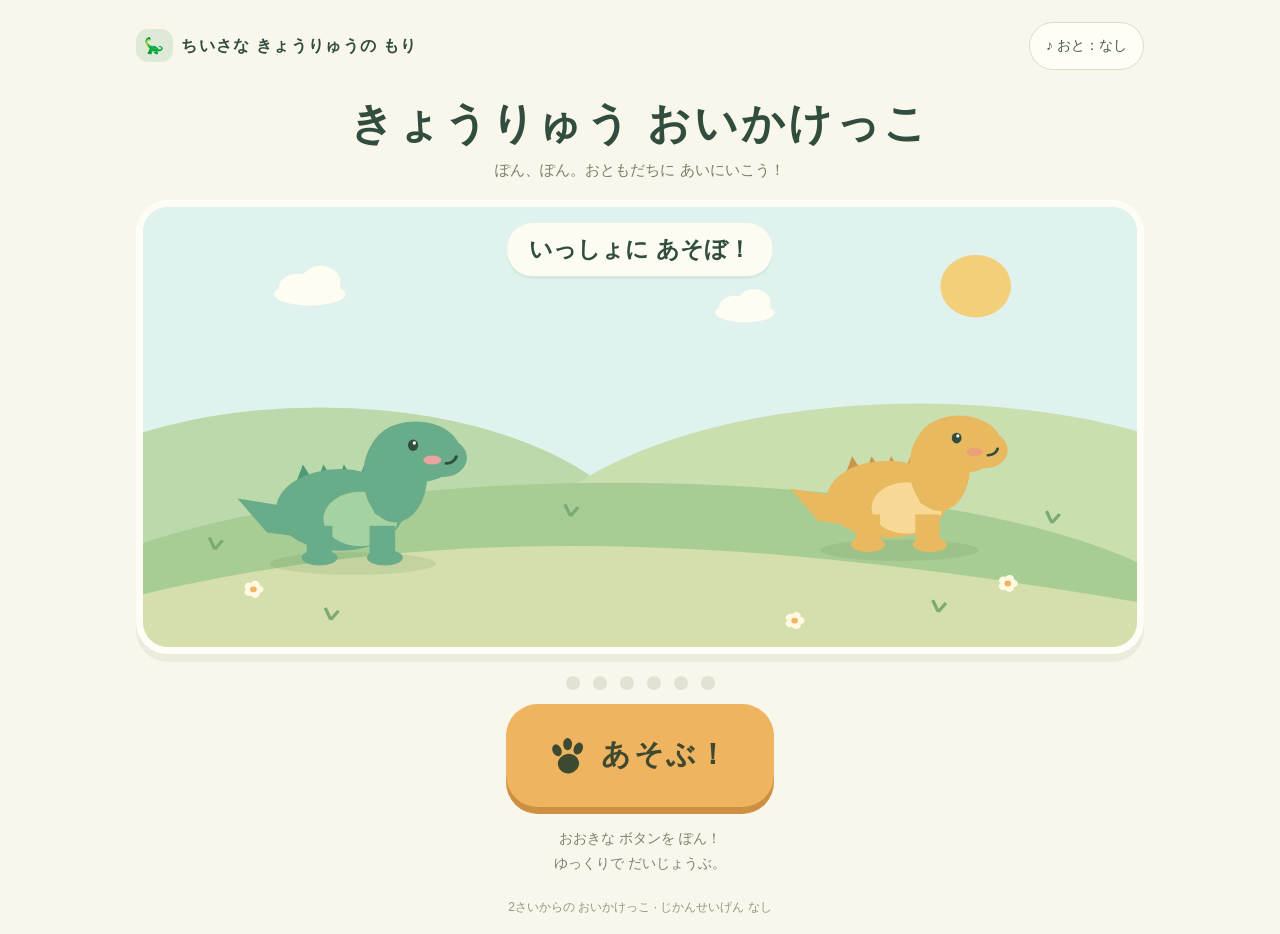
==== index.html @ e831de8a "Create toddler-friendly dinosaur chase game" ====
<!doctype html>
<html lang="ja">
<head>
<meta charset="utf-8">
<meta name="viewport" content="width=device-width,initial-scale=1,viewport-fit=cover">
<meta name="theme-color" content="#f9f6ec">
<meta name="description" content="大きなボタンをぽん！2歳から遊べる、やさしい恐竜の追いかけっこ。時間制限もゲームオーバーもありません。">
<title>きょうりゅう おいかけっこ</title>
<style>
*{box-sizing:border-box}[hidden]{display:none!important}body{margin:0;background:#f9f6ec;color:#304d3e;font-family:ui-rounded,'Hiragino Maru Gothic ProN','Yu Gothic',sans-serif}button{font:inherit;cursor:pointer;-webkit-tap-highlight-color:transparent;touch-action:manipulation}button:focus-visible{outline:4px solid #355fbb;outline-offset:5px}.app{max-width:1060px;margin:auto;padding:22px 26px 18px}header{display:flex;align-items:center;justify-content:space-between;gap:10px}.brand{font-size:16px;font-weight:800;letter-spacing:.08em}.brand span{background:#deead7;border-radius:12px;padding:8px;margin-right:8px}.sound{border:1px solid #d9dfcf;background:#fffdf6;border-radius:24px;padding:12px 16px;font-size:14px;color:#425d46;min-height:48px}h1{font-size:clamp(26px,5vw,43px);letter-spacing:.07em;text-align:center;margin:23px 0 8px;line-height:1.4}.intro{text-align:center;color:#76806a;margin:0 0 20px;font-size:15px}.world{position:relative;border:7px solid #fffdf6;border-radius:32px;overflow:hidden;background:#dff2ed;box-shadow:0 8px 0 #ececde}canvas{display:block;width:100%;aspect-ratio:1.9;max-height:440px}.status{position:absolute;left:50%;top:16px;transform:translateX(-50%);border-radius:25px;background:#fffdf3ef;padding:11px 22px;white-space:nowrap;font-weight:800;font-size:clamp(16px,3vw,23px);box-shadow:0 3px 0 #385b3910}.progress{display:flex;justify-content:center;gap:13px;margin:22px 0 14px}.dot{width:14px;height:14px;background:#e0e2d3;border-radius:50%;transition:background .2s,transform .2s}.dot.on{background:#eeab55;transform:scale(1.13)}.controls{text-align:center}.go{min-height:103px;min-width:260px;max-width:100%;padding:13px 44px;border:0;border-radius:32px;background:#efb45f;color:#3e4931;box-shadow:0 7px 0 #cd9041;font-size:29px;font-weight:900;letter-spacing:.08em;transition:transform .1s,box-shadow .1s}.go:active{transform:translateY(5px);box-shadow:0 2px 0 #cd9041}.go svg{width:37px;height:39px;vertical-align:middle;margin-right:14px}.hint{color:#7b826f;font-size:14px;line-height:1.8;margin:19px 0 0}footer{text-align:center;font-size:12px;color:#929884;margin-top:22px}.restart{display:block;margin:15px auto 0;background:none;border:0;color:#78836c;text-decoration:underline;padding:10px;font-size:13px}@media(max-width:600px){.app{padding:16px 12px}.brand{font-size:12px;letter-spacing:0}.sound{font-size:12px;padding:10px}h1{margin-top:23px}.intro{font-size:13px}canvas{aspect-ratio:1.15}.world{border-width:5px;border-radius:25px}.status{top:14px;padding:10px 15px}.go{width:85%;min-height:106px}.hint{font-size:12px}footer{margin-top:14px}}@media(prefers-reduced-motion:reduce){*{transition:none!important}}
</style>
</head>
<body>
<main class="app">
<header><div class="brand"><span>🦕</span>ちいさな きょうりゅうの もり</div><button class="sound" id="sound" aria-pressed="false">♪ おと：なし</button></header>
<h1>きょうりゅう おいかけっこ</h1><p class="intro">ぽん、ぽん。おともだちに あいにいこう！</p>
<section class="world" aria-label="緑の恐竜が黄色い恐竜を追いかける草原"><canvas id="scene" aria-label="にこにこした恐竜のおともだち"></canvas><div class="status" id="status" role="status" aria-live="polite">いっしょに あそぼ！</div></section>
<div class="progress" aria-label="6歩でお友だちに追いつきます" id="progress"></div>
<div class="controls"><button class="go" id="go"><svg viewBox="0 0 40 44" aria-hidden="true"><g fill="currentColor"><ellipse cx="20" cy="30" rx="12" ry="11" transform="rotate(-10 20 30)"/><ellipse cx="7" cy="15" rx="5" ry="7" transform="rotate(-25 7 15)"/><ellipse cx="19" cy="8" rx="5" ry="7"/><ellipse cx="31" cy="13" rx="5" ry="7" transform="rotate(25 31 13)"/></g></svg><span id="label">あそぶ！</span></button><p class="hint" id="hint">おおきな ボタンを ぽん！<br>ゆっくりで だいじょうぶ。</p><button class="restart" id="restart" hidden>はじめから</button></div>
<footer>2さいからの おいかけっこ · じかんせいげん なし</footer>
</main>
<script>
'use strict';
const canvas=document.querySelector('#scene'),ctx=canvas.getContext('2d'),go=document.querySelector('#go'),label=document.querySelector('#label'),statusText=document.querySelector('#status'),hint=document.querySelector('#hint'),restart=document.querySelector('#restart'),sound=document.querySelector('#sound');
let state='ready',steps=0,position=0,target=0,last=0,bounce=0,soundOn=false,audio;
const reduced=matchMedia('(prefers-reduced-motion: reduce)').matches;
const dots=Array.from({length:6},()=>{let d=document.createElement('span');d.className='dot';document.querySelector('#progress').append(d);return d});
function tone(win=false){if(!soundOn)return;try{audio=audio||new(window.AudioContext||window.webkitAudioContext)();audio.resume();(win?[523,659,784]:[392,523]).forEach((f,i)=>{let o=audio.createOscillator(),g=audio.createGain(),t=audio.currentTime+i*.12;o.type='sine';o.frequency.value=f;g.gain.setValueAtTime(0,t);g.gain.linearRampToValueAtTime(.075,t+.02);g.gain.exponentialRampToValueAtTime(.001,t+.24);o.connect(g);g.connect(audio.destination);o.start(t);o.stop(t+.25)})}catch{}}
sound.onclick=()=>{soundOn=!soundOn;sound.textContent=soundOn?'♪ おと：あり':'♪ おと：なし';sound.setAttribute('aria-pressed',String(soundOn));if(soundOn)tone()};
function reset(){state='ready';steps=0;target=0;position=0;bounce=0;label.textContent='あそぶ！';statusText.textContent='いっしょに あそぼ！';hint.innerHTML='おおきな ボタンを ぽん！<br>ゆっくりで だいじょうぶ。';restart.hidden=true;dots.forEach(d=>d.classList.remove('on'));draw(0)}
restart.onclick=reset;
go.onclick=()=>{if(state==='won'){reset();state='playing';label.textContent='ぽん！';statusText.textContent='おともだちを おいかけよう！';restart.hidden=false;return}if(state==='ready'){state='playing';label.textContent='ぽん！';statusText.textContent='おともだちを おいかけよう！';hint.innerHTML='ぽん！と おすと すすむよ。<br>あと すこしで タッチ！';restart.hidden=false;tone();return}steps++;target=steps/6;bounce=1;dots[steps-1].classList.add('on');tone(steps===6);if(steps===6){state='won';label.textContent='もう いっかい！';statusText.textContent='タッチ！ なかよし！';hint.innerHTML='やったね！ おともだちに あえたね。<br>もう いっかい あそぼう！'}else{statusText.textContent=steps>3?'もうすこし！ ぽん、ぽん！':'いいね！ ぽん、ぽん！'}};
function ellipse(x,y,rx,ry,c){ctx.fillStyle=c;ctx.beginPath();ctx.ellipse(x,y,rx,ry,0,0,Math.PI*2);ctx.fill()}
function path(points,c){ctx.fillStyle=c;ctx.beginPath();points.forEach((p,i)=>i?ctx.lineTo(...p):ctx.moveTo(...p));ctx.closePath();ctx.fill()}
function cloud(x,y,s){ellipse(x,y,36*s,13*s,'#fffdf2');ellipse(x-12*s,y-8*s,19*s,15*s,'#fffdf2');ellipse(x+11*s,y-13*s,20*s,19*s,'#fffdf2')}
function dino(x,y,s,color,belly,walk,friend=false){ctx.save();ctx.translate(x,y);ctx.scale(s,s);ellipse(0,10,65,10,'#557b4320');ctx.translate(0,-walk);path([[-40,-40],[-90,-49],[-67,-19],[-32,-14]],color);for(let i=0;i<4;i++)path([[-45+i*16,-61],[-39+i*16,-79],[-29+i*16,-61]],friend?'#cd934d':'#4e9977');ellipse(-10,-39,50,36,color);ellipse(6,-31,29,24,belly);ctx.fillStyle=color;ctx.fillRect(-36,-25,20,29);ctx.fillRect(13,-25,20,29);ellipse(-26,3,14,7,color);ellipse(25,3,14,7,color);ellipse(33,-69,25,41,color);ellipse(49,-90,35,27,color);ellipse(71,-85,18,17,color);ellipse(47,-96,4,5,'#304d3e');ellipse(48,-98,1.3,1.5,'white');ellipse(62,-83,7,4,friend?'#e9a178':'#eaa5a0');ctx.strokeStyle='#304d3e';ctx.lineWidth=2.4;ctx.lineCap='round';ctx.beginPath();ctx.arc(73,-88,8,.25,1.6);ctx.stroke();ellipse(29,-39,13,7,color);ctx.restore()}
function draw(t){const w=canvas.clientWidth,h=canvas.clientHeight,dpr=Math.min(devicePixelRatio||1,2);if(canvas.width!==Math.round(w*dpr)||canvas.height!==Math.round(h*dpr)){canvas.width=Math.round(w*dpr);canvas.height=Math.round(h*dpr)}ctx.setTransform(dpr,0,0,dpr,0,0);ctx.clearRect(0,0,w,h);const sx=w/900,sy=h/450;ctx.save();ctx.scale(sx,sy);ctx.fillStyle='#dff2ed';ctx.fillRect(0,0,900,450);ellipse(754,81,32,32,'#f4cf79');cloud(151,89,.9);cloud(545,108,.75);ellipse(160,370,300,165,'#bbd9ab');ellipse(702,383,370,182,'#c9dfaf');ellipse(428,440,540,158,'#a7cd95');ctx.fillStyle='#d5dfac';ctx.beginPath();ctx.moveTo(0,396);ctx.bezierCurveTo(280,322,550,337,900,404);ctx.lineTo(900,450);ctx.lineTo(0,450);ctx.fill();
for(const [x,y] of [[65,350],[823,323],[170,422],[720,414],[387,316]]){ctx.strokeStyle='#7caa74';ctx.lineWidth=3;ctx.beginPath();ctx.moveTo(x,y);ctx.lineTo(x-5,y-12);ctx.moveTo(x,y);ctx.lineTo(x+7,y-9);ctx.stroke()}for(const [x,y] of [[100,391],[783,385],[590,423]]){for(let i=0;i<5;i++)ellipse(x+Math.cos(i*1.26)*5,y+Math.sin(i*1.26)*5,4,4,'#fff9e2');ellipse(x,y,3,3,'#efb45f')}
const bob=reduced?0:Math.sin(t/330)*2;dino(685,340,1.1,'#e9b960','#f7d995',bob,true);dino(190+position*365,353,1.16,'#69ac89','#a5d2a1',reduced?0:Math.sin(t/70)*bounce*10+bob);
if(state==='won'){ctx.fillStyle='#e58e85';ctx.font='38px sans-serif';ctx.fillText('♥',610,211);for(let i=0;i<12;i++){let x=100+i*63,y=130+Math.sin(i*2)*55;ctx.save();ctx.translate(x,y);ctx.rotate(i);ctx.fillStyle=['#ecb159','#e89797','#78b59a'][i%3];ctx.fillRect(-4,-4,8,12);ctx.restore()}}ctx.restore()}
function frame(t){let dt=Math.min((t-last)||16,50);last=t;position+=(target-position)*(reduced?1:Math.min(1,dt/110));bounce=Math.max(0,bounce-dt/500);draw(t);requestAnimationFrame(frame)}
document.addEventListener('visibilitychange',()=>{last=performance.now();if(document.hidden&&audio)audio.suspend();else if(audio&&soundOn)audio.resume()});reset();requestAnimationFrame(frame);
</script>
</body>
</html>
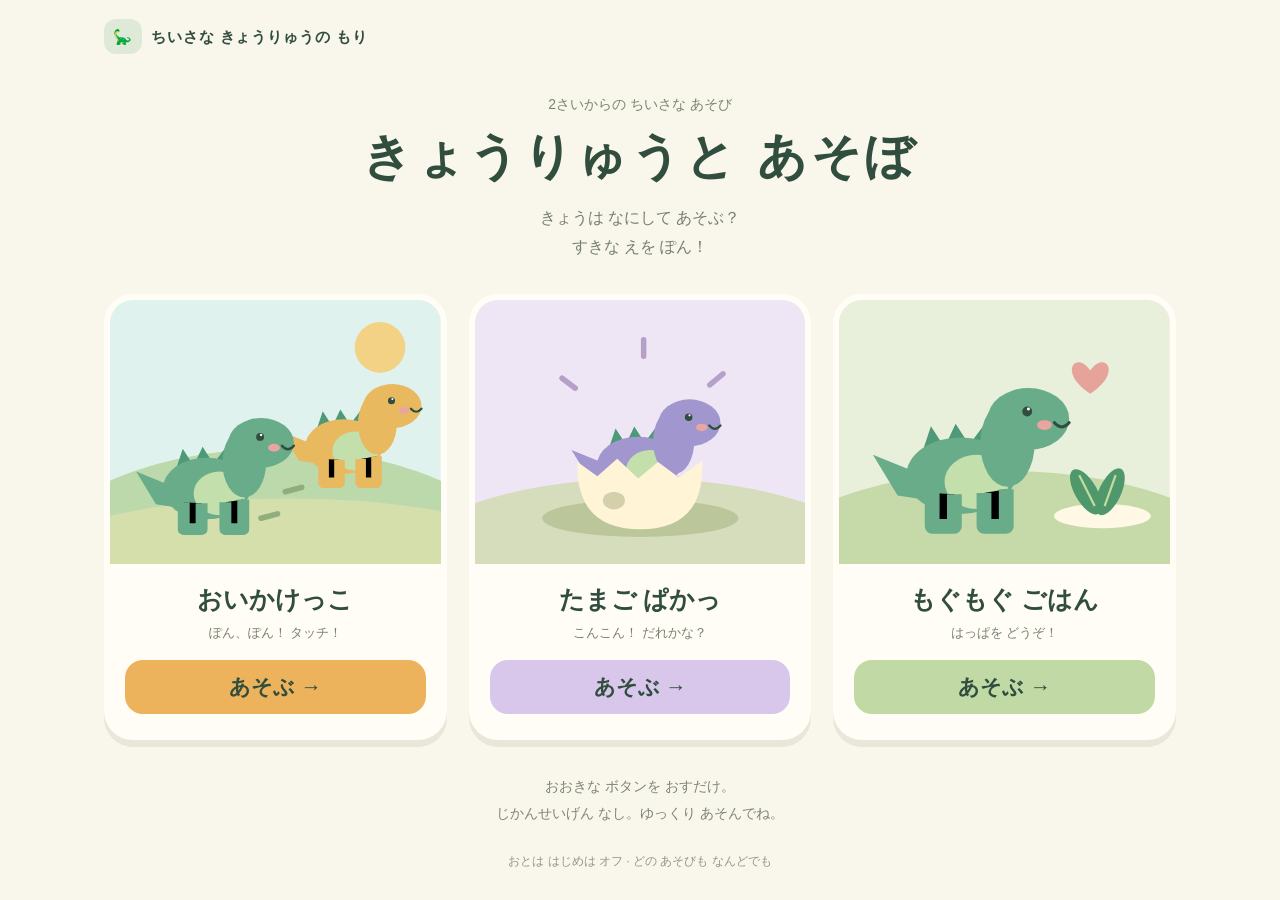
==== commit cd51826f: "Add dinosaur game selection, egg hatching and feeding games" ====
--- a/index.html
+++ b/index.html
@@ -1,45 +1,14 @@
 <!doctype html>
 <html lang="ja">
 <head>
-<meta charset="utf-8">
-<meta name="viewport" content="width=device-width,initial-scale=1,viewport-fit=cover">
-<meta name="theme-color" content="#f9f6ec">
-<meta name="description" content="大きなボタンをぽん！2歳から遊べる、やさしい恐竜の追いかけっこ。時間制限もゲームオーバーもありません。">
-<title>きょうりゅう おいかけっこ</title>
+<meta charset="utf-8"><meta name="viewport" content="width=device-width,initial-scale=1,viewport-fit=cover"><meta name="theme-color" content="#f9f6ec"><meta name="description" content="2歳から遊べる3つの恐竜ゲーム。おいかけっこ、たまご ぱかっ、もぐもぐ ごはん。大きなボタンをタップするだけ。"><title>きょうりゅうと あそぼ</title>
 <style>
-*{box-sizing:border-box}[hidden]{display:none!important}body{margin:0;background:#f9f6ec;color:#304d3e;font-family:ui-rounded,'Hiragino Maru Gothic ProN','Yu Gothic',sans-serif}button{font:inherit;cursor:pointer;-webkit-tap-highlight-color:transparent;touch-action:manipulation}button:focus-visible{outline:4px solid #355fbb;outline-offset:5px}.app{max-width:1060px;margin:auto;padding:22px 26px 18px}header{display:flex;align-items:center;justify-content:space-between;gap:10px}.brand{font-size:16px;font-weight:800;letter-spacing:.08em}.brand span{background:#deead7;border-radius:12px;padding:8px;margin-right:8px}.sound{border:1px solid #d9dfcf;background:#fffdf6;border-radius:24px;padding:12px 16px;font-size:14px;color:#425d46;min-height:48px}h1{font-size:clamp(26px,5vw,43px);letter-spacing:.07em;text-align:center;margin:23px 0 8px;line-height:1.4}.intro{text-align:center;color:#76806a;margin:0 0 20px;font-size:15px}.world{position:relative;border:7px solid #fffdf6;border-radius:32px;overflow:hidden;background:#dff2ed;box-shadow:0 8px 0 #ececde}canvas{display:block;width:100%;aspect-ratio:1.9;max-height:440px}.status{position:absolute;left:50%;top:16px;transform:translateX(-50%);border-radius:25px;background:#fffdf3ef;padding:11px 22px;white-space:nowrap;font-weight:800;font-size:clamp(16px,3vw,23px);box-shadow:0 3px 0 #385b3910}.progress{display:flex;justify-content:center;gap:13px;margin:22px 0 14px}.dot{width:14px;height:14px;background:#e0e2d3;border-radius:50%;transition:background .2s,transform .2s}.dot.on{background:#eeab55;transform:scale(1.13)}.controls{text-align:center}.go{min-height:103px;min-width:260px;max-width:100%;padding:13px 44px;border:0;border-radius:32px;background:#efb45f;color:#3e4931;box-shadow:0 7px 0 #cd9041;font-size:29px;font-weight:900;letter-spacing:.08em;transition:transform .1s,box-shadow .1s}.go:active{transform:translateY(5px);box-shadow:0 2px 0 #cd9041}.go svg{width:37px;height:39px;vertical-align:middle;margin-right:14px}.hint{color:#7b826f;font-size:14px;line-height:1.8;margin:19px 0 0}footer{text-align:center;font-size:12px;color:#929884;margin-top:22px}.restart{display:block;margin:15px auto 0;background:none;border:0;color:#78836c;text-decoration:underline;padding:10px;font-size:13px}@media(max-width:600px){.app{padding:16px 12px}.brand{font-size:12px;letter-spacing:0}.sound{font-size:12px;padding:10px}h1{margin-top:23px}.intro{font-size:13px}canvas{aspect-ratio:1.15}.world{border-width:5px;border-radius:25px}.status{top:14px;padding:10px 15px}.go{width:85%;min-height:106px}.hint{font-size:12px}footer{margin-top:14px}}@media(prefers-reduced-motion:reduce){*{transition:none!important}}
-</style>
-</head>
-<body>
-<main class="app">
-<header><div class="brand"><span>🦕</span>ちいさな きょうりゅうの もり</div><button class="sound" id="sound" aria-pressed="false">♪ おと：なし</button></header>
-<h1>きょうりゅう おいかけっこ</h1><p class="intro">ぽん、ぽん。おともだちに あいにいこう！</p>
-<section class="world" aria-label="緑の恐竜が黄色い恐竜を追いかける草原"><canvas id="scene" aria-label="にこにこした恐竜のおともだち"></canvas><div class="status" id="status" role="status" aria-live="polite">いっしょに あそぼ！</div></section>
-<div class="progress" aria-label="6歩でお友だちに追いつきます" id="progress"></div>
-<div class="controls"><button class="go" id="go"><svg viewBox="0 0 40 44" aria-hidden="true"><g fill="currentColor"><ellipse cx="20" cy="30" rx="12" ry="11" transform="rotate(-10 20 30)"/><ellipse cx="7" cy="15" rx="5" ry="7" transform="rotate(-25 7 15)"/><ellipse cx="19" cy="8" rx="5" ry="7"/><ellipse cx="31" cy="13" rx="5" ry="7" transform="rotate(25 31 13)"/></g></svg><span id="label">あそぶ！</span></button><p class="hint" id="hint">おおきな ボタンを ぽん！<br>ゆっくりで だいじょうぶ。</p><button class="restart" id="restart" hidden>はじめから</button></div>
-<footer>2さいからの おいかけっこ · じかんせいげん なし</footer>
-</main>
-<script>
-'use strict';
-const canvas=document.querySelector('#scene'),ctx=canvas.getContext('2d'),go=document.querySelector('#go'),label=document.querySelector('#label'),statusText=document.querySelector('#status'),hint=document.querySelector('#hint'),restart=document.querySelector('#restart'),sound=document.querySelector('#sound');
-let state='ready',steps=0,position=0,target=0,last=0,bounce=0,soundOn=false,audio;
-const reduced=matchMedia('(prefers-reduced-motion: reduce)').matches;
-const dots=Array.from({length:6},()=>{let d=document.createElement('span');d.className='dot';document.querySelector('#progress').append(d);return d});
-function tone(win=false){if(!soundOn)return;try{audio=audio||new(window.AudioContext||window.webkitAudioContext)();audio.resume();(win?[523,659,784]:[392,523]).forEach((f,i)=>{let o=audio.createOscillator(),g=audio.createGain(),t=audio.currentTime+i*.12;o.type='sine';o.frequency.value=f;g.gain.setValueAtTime(0,t);g.gain.linearRampToValueAtTime(.075,t+.02);g.gain.exponentialRampToValueAtTime(.001,t+.24);o.connect(g);g.connect(audio.destination);o.start(t);o.stop(t+.25)})}catch{}}
-sound.onclick=()=>{soundOn=!soundOn;sound.textContent=soundOn?'♪ おと：あり':'♪ おと：なし';sound.setAttribute('aria-pressed',String(soundOn));if(soundOn)tone()};
-function reset(){state='ready';steps=0;target=0;position=0;bounce=0;label.textContent='あそぶ！';statusText.textContent='いっしょに あそぼ！';hint.innerHTML='おおきな ボタンを ぽん！<br>ゆっくりで だいじょうぶ。';restart.hidden=true;dots.forEach(d=>d.classList.remove('on'));draw(0)}
-restart.onclick=reset;
-go.onclick=()=>{if(state==='won'){reset();state='playing';label.textContent='ぽん！';statusText.textContent='おともだちを おいかけよう！';restart.hidden=false;return}if(state==='ready'){state='playing';label.textContent='ぽん！';statusText.textContent='おともだちを おいかけよう！';hint.innerHTML='ぽん！と おすと すすむよ。<br>あと すこしで タッチ！';restart.hidden=false;tone();return}steps++;target=steps/6;bounce=1;dots[steps-1].classList.add('on');tone(steps===6);if(steps===6){state='won';label.textContent='もう いっかい！';statusText.textContent='タッチ！ なかよし！';hint.innerHTML='やったね！ おともだちに あえたね。<br>もう いっかい あそぼう！'}else{statusText.textContent=steps>3?'もうすこし！ ぽん、ぽん！':'いいね！ ぽん、ぽん！'}};
-function ellipse(x,y,rx,ry,c){ctx.fillStyle=c;ctx.beginPath();ctx.ellipse(x,y,rx,ry,0,0,Math.PI*2);ctx.fill()}
-function path(points,c){ctx.fillStyle=c;ctx.beginPath();points.forEach((p,i)=>i?ctx.lineTo(...p):ctx.moveTo(...p));ctx.closePath();ctx.fill()}
-function cloud(x,y,s){ellipse(x,y,36*s,13*s,'#fffdf2');ellipse(x-12*s,y-8*s,19*s,15*s,'#fffdf2');ellipse(x+11*s,y-13*s,20*s,19*s,'#fffdf2')}
-function dino(x,y,s,color,belly,walk,friend=false){ctx.save();ctx.translate(x,y);ctx.scale(s,s);ellipse(0,10,65,10,'#557b4320');ctx.translate(0,-walk);path([[-40,-40],[-90,-49],[-67,-19],[-32,-14]],color);for(let i=0;i<4;i++)path([[-45+i*16,-61],[-39+i*16,-79],[-29+i*16,-61]],friend?'#cd934d':'#4e9977');ellipse(-10,-39,50,36,color);ellipse(6,-31,29,24,belly);ctx.fillStyle=color;ctx.fillRect(-36,-25,20,29);ctx.fillRect(13,-25,20,29);ellipse(-26,3,14,7,color);ellipse(25,3,14,7,color);ellipse(33,-69,25,41,color);ellipse(49,-90,35,27,color);ellipse(71,-85,18,17,color);ellipse(47,-96,4,5,'#304d3e');ellipse(48,-98,1.3,1.5,'white');ellipse(62,-83,7,4,friend?'#e9a178':'#eaa5a0');ctx.strokeStyle='#304d3e';ctx.lineWidth=2.4;ctx.lineCap='round';ctx.beginPath();ctx.arc(73,-88,8,.25,1.6);ctx.stroke();ellipse(29,-39,13,7,color);ctx.restore()}
-function draw(t){const w=canvas.clientWidth,h=canvas.clientHeight,dpr=Math.min(devicePixelRatio||1,2);if(canvas.width!==Math.round(w*dpr)||canvas.height!==Math.round(h*dpr)){canvas.width=Math.round(w*dpr);canvas.height=Math.round(h*dpr)}ctx.setTransform(dpr,0,0,dpr,0,0);ctx.clearRect(0,0,w,h);const sx=w/900,sy=h/450;ctx.save();ctx.scale(sx,sy);ctx.fillStyle='#dff2ed';ctx.fillRect(0,0,900,450);ellipse(754,81,32,32,'#f4cf79');cloud(151,89,.9);cloud(545,108,.75);ellipse(160,370,300,165,'#bbd9ab');ellipse(702,383,370,182,'#c9dfaf');ellipse(428,440,540,158,'#a7cd95');ctx.fillStyle='#d5dfac';ctx.beginPath();ctx.moveTo(0,396);ctx.bezierCurveTo(280,322,550,337,900,404);ctx.lineTo(900,450);ctx.lineTo(0,450);ctx.fill();
-for(const [x,y] of [[65,350],[823,323],[170,422],[720,414],[387,316]]){ctx.strokeStyle='#7caa74';ctx.lineWidth=3;ctx.beginPath();ctx.moveTo(x,y);ctx.lineTo(x-5,y-12);ctx.moveTo(x,y);ctx.lineTo(x+7,y-9);ctx.stroke()}for(const [x,y] of [[100,391],[783,385],[590,423]]){for(let i=0;i<5;i++)ellipse(x+Math.cos(i*1.26)*5,y+Math.sin(i*1.26)*5,4,4,'#fff9e2');ellipse(x,y,3,3,'#efb45f')}
-const bob=reduced?0:Math.sin(t/330)*2;dino(685,340,1.1,'#e9b960','#f7d995',bob,true);dino(190+position*365,353,1.16,'#69ac89','#a5d2a1',reduced?0:Math.sin(t/70)*bounce*10+bob);
-if(state==='won'){ctx.fillStyle='#e58e85';ctx.font='38px sans-serif';ctx.fillText('♥',610,211);for(let i=0;i<12;i++){let x=100+i*63,y=130+Math.sin(i*2)*55;ctx.save();ctx.translate(x,y);ctx.rotate(i);ctx.fillStyle=['#ecb159','#e89797','#78b59a'][i%3];ctx.fillRect(-4,-4,8,12);ctx.restore()}}ctx.restore()}
-function frame(t){let dt=Math.min((t-last)||16,50);last=t;position+=(target-position)*(reduced?1:Math.min(1,dt/110));bounce=Math.max(0,bounce-dt/500);draw(t);requestAnimationFrame(frame)}
-document.addEventListener('visibilitychange',()=>{last=performance.now();if(document.hidden&&audio)audio.suspend();else if(audio&&soundOn)audio.resume()});reset();requestAnimationFrame(frame);
-</script>
-</body>
-</html>
+*{box-sizing:border-box}body{margin:0;background:#f9f6ec;color:#304d3e;font-family:ui-rounded,'Hiragino Maru Gothic ProN','Yu Gothic',sans-serif}.app{max-width:1120px;margin:auto;padding:28px 24px}.brand{font-size:15px;font-weight:bold;letter-spacing:.06em}.brand span{background:#deead7;padding:9px;border-radius:12px;margin-right:9px}.eyebrow{text-align:center;font-size:14px;color:#79866a;margin:49px 0 10px}h1{text-align:center;font-size:clamp(30px,5vw,49px);letter-spacing:.08em;margin:0 0 14px}.intro{text-align:center;color:#75806c;line-height:1.8;margin:0 0 32px}.games{display:grid;grid-template-columns:repeat(3,1fr);gap:22px}.card{display:block;border:6px solid #fffdf6;border-radius:29px;background:#fffdf6;color:inherit;text-decoration:none;overflow:hidden;box-shadow:0 7px 0 #e7e8d9;transition:transform .15s;touch-action:manipulation;-webkit-tap-highlight-color:transparent}.card:hover{transform:translateY(-4px)}.card:active{transform:translateY(3px)}.card:focus-visible{outline:4px solid #355fbb;outline-offset:5px}.art{width:100%;display:block;aspect-ratio:1.25}.copy{padding:19px 15px 20px}h2{font-size:clamp(19px,2.3vw,25px);margin:0 0 8px;text-align:center}.copy p{text-align:center;font-size:13px;color:#78816d;margin:0 0 18px}.pill{display:block;margin:auto;border-radius:18px;background:#edb25c;text-align:center;padding:13px;font-size:21px;font-weight:bold}.egg .pill{background:#d8c6eb}.food .pill{background:#c0d9a5}.note{text-align:center;font-size:14px;color:#7d876f;margin:33px 0 0;line-height:1.9}footer{text-align:center;margin-top:27px;font-size:12px;color:#929884}.defs{position:absolute;width:0;height:0;overflow:hidden}@media(max-width:650px){.app{padding:22px 16px}.eyebrow{margin-top:32px}.intro{font-size:14px;margin-bottom:24px}.games{grid-template-columns:1fr;gap:20px;max-width:420px;margin:auto}.card{display:grid;grid-template-columns:40% 60%;align-items:center;border-radius:24px}.art{height:100%;min-height:175px;aspect-ratio:auto}.copy{padding:18px 10px}h2{font-size:21px}.copy p{font-size:12px;margin-bottom:13px}.pill{font-size:19px;padding:11px}.note{font-size:12px}}@media(prefers-reduced-motion:reduce){*{transition:none!important}}
+</style></head>
+<body><svg class="defs" aria-hidden="true"><defs><g id="dino"><path d="M-35-30-77-47-57-14-25-9" fill="currentColor"/><path d="M-36-52-30-70-19-53-10-72 1-55 13-71 25-48" fill="#4e9977"/><ellipse cx="-6" cy="-30" rx="44" ry="31" fill="currentColor"/><ellipse cx="7" cy="-25" rx="26" ry="22" fill="#c3dfac"/><path d="M-29-16v27h18V-15M13-16v27h18v-30" stroke="currentColor" stroke-width="12" stroke-linejoin="round"/><ellipse cx="32" cy="-56" rx="22" ry="35" fill="currentColor"/><ellipse cx="49" cy="-76" rx="33" ry="25" fill="currentColor"/><circle cx="48" cy="-82" r="4" fill="#304d3e"/><circle cx="49" cy="-84" r="1.2" fill="white"/><ellipse cx="62" cy="-71" rx="6" ry="4" fill="#eaa5a0"/><path d="M70-73q6 7 12 0" fill="none" stroke="#304d3e" stroke-width="2.5" stroke-linecap="round"/></g></defs></svg>
+<main class="app"><header class="brand"><span>🦕</span>ちいさな きょうりゅうの もり</header><p class="eyebrow">2さいからの ちいさな あそび</p><h1>きょうりゅうと あそぼ</h1><p class="intro">きょうは なにして あそぶ？<br>すきな えを ぽん！</p>
+<nav class="games" aria-label="3つの恐竜ゲーム">
+<a class="card chase" href="chase.html" aria-label="おいかけっこで あそぶ"><svg class="art" viewBox="0 0 300 240" preserveAspectRatio="xMidYMid slice" aria-hidden="true"><path fill="#dff2ed" d="M0 0h300v240H0z"/><circle cx="245" cy="43" r="23" fill="#f3d185"/><ellipse cx="150" cy="255" rx="230" ry="120" fill="#bbd9ab"/><ellipse cx="160" cy="231" rx="220" ry="51" fill="#d5dfac"/><use href="#dino" transform="translate(217 157) scale(.8)" color="#e9b960"/><use href="#dino" transform="translate(93 198) scale(.9)" color="#69ac89"/><path d="m137 198 15-4m7-20 15-4" stroke="#90ad7b" stroke-width="5" stroke-linecap="round"/></svg><div class="copy"><h2>おいかけっこ</h2><p>ぽん、ぽん！ タッチ！</p><span class="pill">あそぶ →</span></div></a>
+<a class="card egg" href="play.html?game=egg" aria-label="たまご ぱかっで あそぶ"><svg class="art" viewBox="0 0 300 240" preserveAspectRatio="xMidYMid slice" aria-hidden="true"><path fill="#eee6f4" d="M0 0h300v240H0z"/><ellipse cx="150" cy="254" rx="230" ry="92" fill="#d6ddbc"/><ellipse cx="150" cy="198" rx="89" ry="17" fill="#bbc69b"/><use href="#dino" transform="translate(153 176) scale(.85)" color="#a197ce"/><path d="m93 147 18 13 18-16 19 18 18-15 19 14 21-15q3 62-56 62t-57-61" fill="#fff4d6"/><ellipse cx="126" cy="182" rx="10" ry="8" fill="#d5d0ac"/><path d="m91 80-12-9m134 6 12-10m-72-16V36" stroke="#b6a0c9" stroke-width="5" stroke-linecap="round"/></svg><div class="copy"><h2>たまご ぱかっ</h2><p>こんこん！ だれかな？</p><span class="pill">あそぶ →</span></div></a>
+<a class="card food" href="play.html?game=food" aria-label="もぐもぐ ごはんで あそぶ"><svg class="art" viewBox="0 0 300 240" preserveAspectRatio="xMidYMid slice" aria-hidden="true"><path fill="#e8efda" d="M0 0h300v240H0z"/><ellipse cx="150" cy="255" rx="230" ry="100" fill="#c5d9a9"/><use href="#dino" transform="translate(117 193) scale(1.12)" color="#69ac89"/><ellipse cx="239" cy="196" rx="44" ry="11" fill="#fff8e4"/><g fill="#4f986b"><ellipse cx="224" cy="174" rx="10" ry="23" transform="rotate(-30 224 174)"/><ellipse cx="246" cy="174" rx="10" ry="23" transform="rotate(25 246 174)"/></g><path d="m218 159 14 28m19-28-10 28" stroke="#c3db9e" stroke-width="2"/><path d="M228 64c-13-19-30 2 0 21 30-19 13-40 0-21" fill="#e6a39a"/></svg><div class="copy"><h2>もぐもぐ ごはん</h2><p>はっぱを どうぞ！</p><span class="pill">あそぶ →</span></div></a>
+</nav><p class="note">おおきな ボタンを おすだけ。<br>じかんせいげん なし。ゆっくり あそんでね。</p><footer>おとは はじめは オフ · どの あそびも なんどでも</footer></main></body></html>
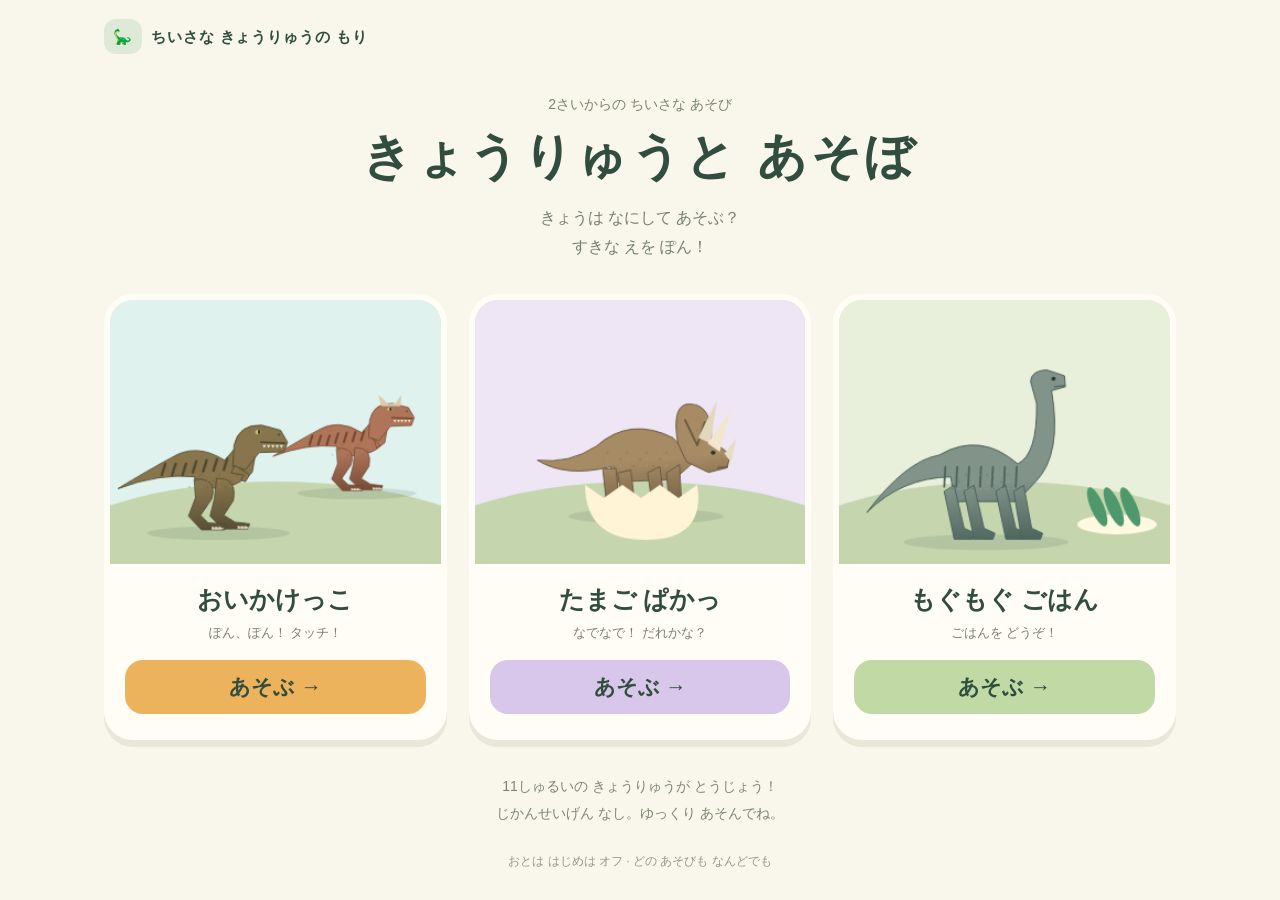
==== commit 0f56752a: "Add eleven illustrated random species, egg petting and separate replay controls" ====
--- a/index.html
+++ b/index.html
@@ -1,14 +1,17 @@
 <!doctype html>
 <html lang="ja">
 <head>
-<meta charset="utf-8"><meta name="viewport" content="width=device-width,initial-scale=1,viewport-fit=cover"><meta name="theme-color" content="#f9f6ec"><meta name="description" content="2歳から遊べる3つの恐竜ゲーム。おいかけっこ、たまご ぱかっ、もぐもぐ ごはん。大きなボタンをタップするだけ。"><title>きょうりゅうと あそぼ</title>
+<meta charset="utf-8"><meta name="viewport" content="width=device-width,initial-scale=1,viewport-fit=cover"><meta name="theme-color" content="#f9f6ec"><meta name="description" content="2歳から遊べる3つの恐竜ゲーム。おいかけっこ、なでて孵すたまご、もぐもぐごはん。11種類の恐竜がランダムに登場。"><title>きょうりゅうと あそぼ</title>
 <style>
-*{box-sizing:border-box}body{margin:0;background:#f9f6ec;color:#304d3e;font-family:ui-rounded,'Hiragino Maru Gothic ProN','Yu Gothic',sans-serif}.app{max-width:1120px;margin:auto;padding:28px 24px}.brand{font-size:15px;font-weight:bold;letter-spacing:.06em}.brand span{background:#deead7;padding:9px;border-radius:12px;margin-right:9px}.eyebrow{text-align:center;font-size:14px;color:#79866a;margin:49px 0 10px}h1{text-align:center;font-size:clamp(30px,5vw,49px);letter-spacing:.08em;margin:0 0 14px}.intro{text-align:center;color:#75806c;line-height:1.8;margin:0 0 32px}.games{display:grid;grid-template-columns:repeat(3,1fr);gap:22px}.card{display:block;border:6px solid #fffdf6;border-radius:29px;background:#fffdf6;color:inherit;text-decoration:none;overflow:hidden;box-shadow:0 7px 0 #e7e8d9;transition:transform .15s;touch-action:manipulation;-webkit-tap-highlight-color:transparent}.card:hover{transform:translateY(-4px)}.card:active{transform:translateY(3px)}.card:focus-visible{outline:4px solid #355fbb;outline-offset:5px}.art{width:100%;display:block;aspect-ratio:1.25}.copy{padding:19px 15px 20px}h2{font-size:clamp(19px,2.3vw,25px);margin:0 0 8px;text-align:center}.copy p{text-align:center;font-size:13px;color:#78816d;margin:0 0 18px}.pill{display:block;margin:auto;border-radius:18px;background:#edb25c;text-align:center;padding:13px;font-size:21px;font-weight:bold}.egg .pill{background:#d8c6eb}.food .pill{background:#c0d9a5}.note{text-align:center;font-size:14px;color:#7d876f;margin:33px 0 0;line-height:1.9}footer{text-align:center;margin-top:27px;font-size:12px;color:#929884}.defs{position:absolute;width:0;height:0;overflow:hidden}@media(max-width:650px){.app{padding:22px 16px}.eyebrow{margin-top:32px}.intro{font-size:14px;margin-bottom:24px}.games{grid-template-columns:1fr;gap:20px;max-width:420px;margin:auto}.card{display:grid;grid-template-columns:40% 60%;align-items:center;border-radius:24px}.art{height:100%;min-height:175px;aspect-ratio:auto}.copy{padding:18px 10px}h2{font-size:21px}.copy p{font-size:12px;margin-bottom:13px}.pill{font-size:19px;padding:11px}.note{font-size:12px}}@media(prefers-reduced-motion:reduce){*{transition:none!important}}
+*{box-sizing:border-box}body{margin:0;background:#f9f6ec;color:#304d3e;font-family:ui-rounded,'Hiragino Maru Gothic ProN','Yu Gothic',sans-serif}.app{max-width:1120px;margin:auto;padding:28px 24px}.brand{font-size:15px;font-weight:bold;letter-spacing:.06em}.brand span{background:#deead7;padding:9px;border-radius:12px;margin-right:9px}.eyebrow{text-align:center;font-size:14px;color:#79866a;margin:49px 0 10px}h1{text-align:center;font-size:clamp(30px,5vw,49px);letter-spacing:.08em;margin:0 0 14px}.intro{text-align:center;color:#75806c;line-height:1.8;margin:0 0 32px}.games{display:grid;grid-template-columns:repeat(3,1fr);gap:22px}.card{display:block;border:6px solid #fffdf6;border-radius:29px;background:#fffdf6;color:inherit;text-decoration:none;overflow:hidden;box-shadow:0 7px 0 #e7e8d9;transition:transform .15s;touch-action:manipulation;-webkit-tap-highlight-color:transparent}.card:hover{transform:translateY(-4px)}.card:active{transform:translateY(3px)}.card:focus-visible{outline:4px solid #355fbb;outline-offset:5px}.art{object-fit:contain;width:100%;display:block;aspect-ratio:1.25}.chase .art{background:#dff2ed}.egg .art{background:#eee6f4}.food .art{background:#e8efda}.copy{padding:19px 15px 20px}h2{font-size:clamp(19px,2.3vw,25px);margin:0 0 8px;text-align:center}.copy p{text-align:center;font-size:13px;color:#78816d;margin:0 0 18px}.pill{display:block;margin:auto;border-radius:18px;background:#edb25c;text-align:center;padding:13px;font-size:21px;font-weight:bold}.egg .pill{background:#d8c6eb}.food .pill{background:#c0d9a5}.note{text-align:center;font-size:14px;color:#7d876f;margin:33px 0 0;line-height:1.9}footer{text-align:center;margin-top:27px;font-size:12px;color:#929884}.defs{position:absolute;width:0;height:0;overflow:hidden}@media(max-width:650px){.app{padding:22px 16px}.eyebrow{margin-top:32px}.intro{font-size:14px;margin-bottom:24px}.games{grid-template-columns:1fr;gap:20px;max-width:420px;margin:auto}.card{display:grid;grid-template-columns:40% 60%;align-items:center;border-radius:24px}.art{height:100%;min-height:175px;aspect-ratio:auto}.copy{padding:18px 10px}h2{font-size:21px}.copy p{font-size:12px;margin-bottom:13px}.pill{font-size:19px;padding:11px}.note{font-size:12px}}@media(prefers-reduced-motion:reduce){*{transition:none!important}}
 </style></head>
 <body><svg class="defs" aria-hidden="true"><defs><g id="dino"><path d="M-35-30-77-47-57-14-25-9" fill="currentColor"/><path d="M-36-52-30-70-19-53-10-72 1-55 13-71 25-48" fill="#4e9977"/><ellipse cx="-6" cy="-30" rx="44" ry="31" fill="currentColor"/><ellipse cx="7" cy="-25" rx="26" ry="22" fill="#c3dfac"/><path d="M-29-16v27h18V-15M13-16v27h18v-30" stroke="currentColor" stroke-width="12" stroke-linejoin="round"/><ellipse cx="32" cy="-56" rx="22" ry="35" fill="currentColor"/><ellipse cx="49" cy="-76" rx="33" ry="25" fill="currentColor"/><circle cx="48" cy="-82" r="4" fill="#304d3e"/><circle cx="49" cy="-84" r="1.2" fill="white"/><ellipse cx="62" cy="-71" rx="6" ry="4" fill="#eaa5a0"/><path d="M70-73q6 7 12 0" fill="none" stroke="#304d3e" stroke-width="2.5" stroke-linecap="round"/></g></defs></svg>
 <main class="app"><header class="brand"><span>🦕</span>ちいさな きょうりゅうの もり</header><p class="eyebrow">2さいからの ちいさな あそび</p><h1>きょうりゅうと あそぼ</h1><p class="intro">きょうは なにして あそぶ？<br>すきな えを ぽん！</p>
 <nav class="games" aria-label="3つの恐竜ゲーム">
-<a class="card chase" href="chase.html" aria-label="おいかけっこで あそぶ"><svg class="art" viewBox="0 0 300 240" preserveAspectRatio="xMidYMid slice" aria-hidden="true"><path fill="#dff2ed" d="M0 0h300v240H0z"/><circle cx="245" cy="43" r="23" fill="#f3d185"/><ellipse cx="150" cy="255" rx="230" ry="120" fill="#bbd9ab"/><ellipse cx="160" cy="231" rx="220" ry="51" fill="#d5dfac"/><use href="#dino" transform="translate(217 157) scale(.8)" color="#e9b960"/><use href="#dino" transform="translate(93 198) scale(.9)" color="#69ac89"/><path d="m137 198 15-4m7-20 15-4" stroke="#90ad7b" stroke-width="5" stroke-linecap="round"/></svg><div class="copy"><h2>おいかけっこ</h2><p>ぽん、ぽん！ タッチ！</p><span class="pill">あそぶ →</span></div></a>
-<a class="card egg" href="play.html?game=egg" aria-label="たまご ぱかっで あそぶ"><svg class="art" viewBox="0 0 300 240" preserveAspectRatio="xMidYMid slice" aria-hidden="true"><path fill="#eee6f4" d="M0 0h300v240H0z"/><ellipse cx="150" cy="254" rx="230" ry="92" fill="#d6ddbc"/><ellipse cx="150" cy="198" rx="89" ry="17" fill="#bbc69b"/><use href="#dino" transform="translate(153 176) scale(.85)" color="#a197ce"/><path d="m93 147 18 13 18-16 19 18 18-15 19 14 21-15q3 62-56 62t-57-61" fill="#fff4d6"/><ellipse cx="126" cy="182" rx="10" ry="8" fill="#d5d0ac"/><path d="m91 80-12-9m134 6 12-10m-72-16V36" stroke="#b6a0c9" stroke-width="5" stroke-linecap="round"/></svg><div class="copy"><h2>たまご ぱかっ</h2><p>こんこん！ だれかな？</p><span class="pill">あそぶ →</span></div></a>
-<a class="card food" href="play.html?game=food" aria-label="もぐもぐ ごはんで あそぶ"><svg class="art" viewBox="0 0 300 240" preserveAspectRatio="xMidYMid slice" aria-hidden="true"><path fill="#e8efda" d="M0 0h300v240H0z"/><ellipse cx="150" cy="255" rx="230" ry="100" fill="#c5d9a9"/><use href="#dino" transform="translate(117 193) scale(1.12)" color="#69ac89"/><ellipse cx="239" cy="196" rx="44" ry="11" fill="#fff8e4"/><g fill="#4f986b"><ellipse cx="224" cy="174" rx="10" ry="23" transform="rotate(-30 224 174)"/><ellipse cx="246" cy="174" rx="10" ry="23" transform="rotate(25 246 174)"/></g><path d="m218 159 14 28m19-28-10 28" stroke="#c3db9e" stroke-width="2"/><path d="M228 64c-13-19-30 2 0 21 30-19 13-40 0-21" fill="#e6a39a"/></svg><div class="copy"><h2>もぐもぐ ごはん</h2><p>はっぱを どうぞ！</p><span class="pill">あそぶ →</span></div></a>
-</nav><p class="note">おおきな ボタンを おすだけ。<br>じかんせいげん なし。ゆっくり あそんでね。</p><footer>おとは はじめは オフ · どの あそびも なんどでも</footer></main></body></html>
+<a class="card chase" href="chase.html" aria-label="おいかけっこで あそぶ"><canvas class="art" width="300" height="240" aria-hidden="true"></canvas><div class="copy"><h2>おいかけっこ</h2><p>ぽん、ぽん！ タッチ！</p><span class="pill">あそぶ →</span></div></a>
+<a class="card egg" href="play.html?game=egg" aria-label="たまご ぱかっで あそぶ"><canvas class="art" width="300" height="240" aria-hidden="true"></canvas><div class="copy"><h2>たまご ぱかっ</h2><p>なでなで！ だれかな？</p><span class="pill">あそぶ →</span></div></a>
+<a class="card food" href="play.html?game=food" aria-label="もぐもぐ ごはんで あそぶ"><canvas class="art" width="300" height="240" aria-hidden="true"></canvas><div class="copy"><h2>もぐもぐ ごはん</h2><p>ごはんを どうぞ！</p><span class="pill">あそぶ →</span></div></a>
+</nav><p class="note">11しゅるいの きょうりゅうが とうじょう！<br>じかんせいげん なし。ゆっくり あそんでね。</p><footer>おとは はじめは オフ · どの あそびも なんどでも</footer></main><script src="dinos.js?v=2"></script><script>
+const illustrations=document.querySelectorAll('canvas.art');
+illustrations.forEach((canvas,i)=>{const ctx=canvas.getContext('2d');ctx.fillStyle=['#dff2ed','#eee6f4','#e8efda'][i];ctx.fillRect(0,0,300,240);ctx.fillStyle='#c5d6af';ctx.beginPath();ctx.ellipse(150,255,230,90,0,0,Math.PI*2);ctx.fill();if(i===0){Dinos.draw(ctx,225,170,.65,Dinos.species[2]);Dinos.draw(ctx,100,205,.78,Dinos.species[0])}else if(i===1){Dinos.draw(ctx,157,189,.85,Dinos.species[8]);ctx.fillStyle='#fff4d6';ctx.beginPath();ctx.moveTo(100,168);for(let j=0;j<7;j++)ctx.lineTo(100+j*17,168+(j%2?12:0));ctx.quadraticCurveTo(210,218,155,218);ctx.quadraticCurveTo(100,218,100,168);ctx.fill()}else{Dinos.draw(ctx,135,212,.9,Dinos.species[10]);ctx.fillStyle='#fff9e2';ctx.beginPath();ctx.ellipse(252,204,36,9,0,0,Math.PI*2);ctx.fill();ctx.fillStyle='#4f986b';for(let j=0;j<3;j++){ctx.beginPath();ctx.ellipse(234+j*15,188,6,19,-.4,0,Math.PI*2);ctx.fill()}}});
+</script></body></html>
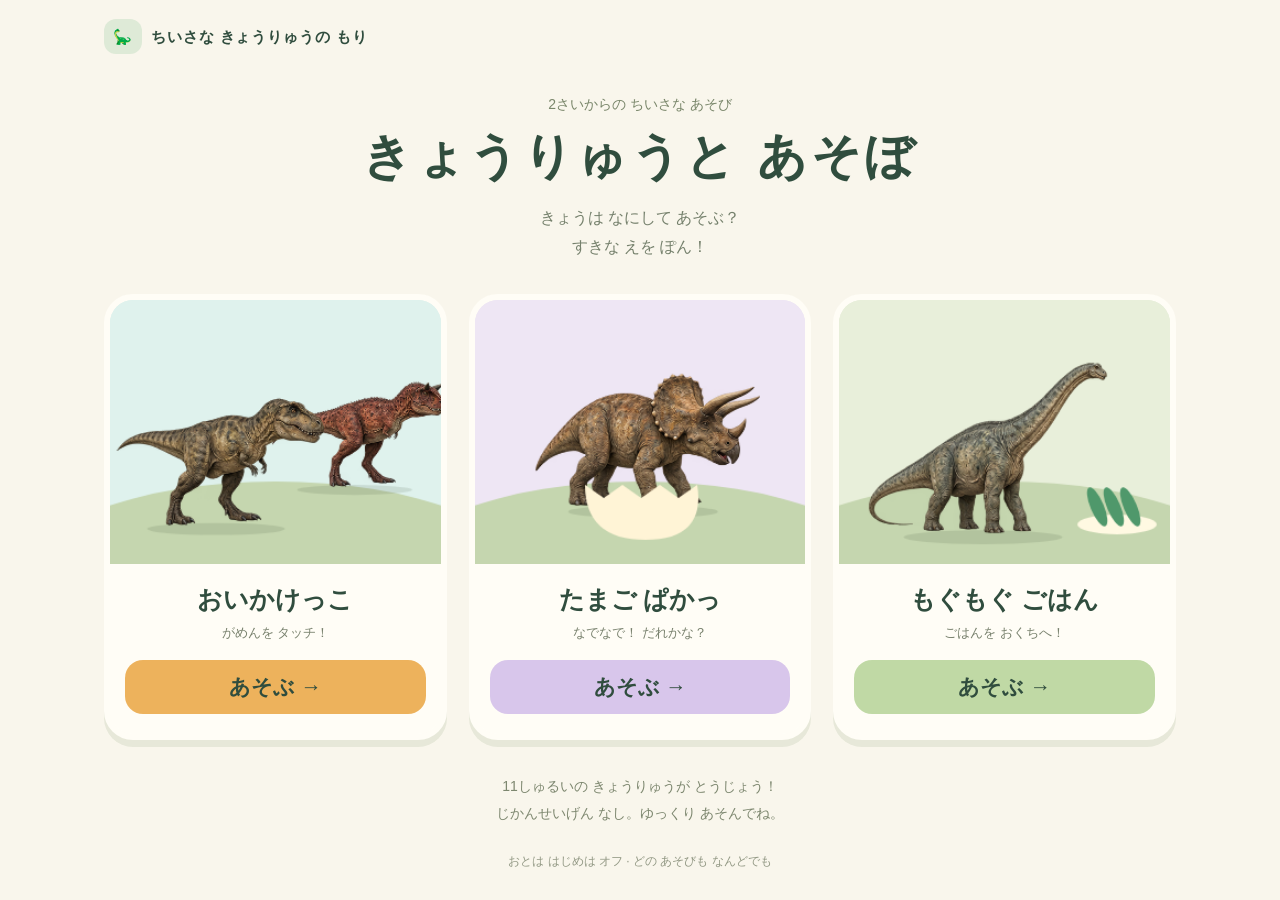
==== commit 5dbf12d5: "Use realistic CG species, drag-to-feed controls and touch-to-chase" ====
--- a/index.html
+++ b/index.html
@@ -8,10 +8,11 @@
 <body><svg class="defs" aria-hidden="true"><defs><g id="dino"><path d="M-35-30-77-47-57-14-25-9" fill="currentColor"/><path d="M-36-52-30-70-19-53-10-72 1-55 13-71 25-48" fill="#4e9977"/><ellipse cx="-6" cy="-30" rx="44" ry="31" fill="currentColor"/><ellipse cx="7" cy="-25" rx="26" ry="22" fill="#c3dfac"/><path d="M-29-16v27h18V-15M13-16v27h18v-30" stroke="currentColor" stroke-width="12" stroke-linejoin="round"/><ellipse cx="32" cy="-56" rx="22" ry="35" fill="currentColor"/><ellipse cx="49" cy="-76" rx="33" ry="25" fill="currentColor"/><circle cx="48" cy="-82" r="4" fill="#304d3e"/><circle cx="49" cy="-84" r="1.2" fill="white"/><ellipse cx="62" cy="-71" rx="6" ry="4" fill="#eaa5a0"/><path d="M70-73q6 7 12 0" fill="none" stroke="#304d3e" stroke-width="2.5" stroke-linecap="round"/></g></defs></svg>
 <main class="app"><header class="brand"><span>🦕</span>ちいさな きょうりゅうの もり</header><p class="eyebrow">2さいからの ちいさな あそび</p><h1>きょうりゅうと あそぼ</h1><p class="intro">きょうは なにして あそぶ？<br>すきな えを ぽん！</p>
 <nav class="games" aria-label="3つの恐竜ゲーム">
-<a class="card chase" href="chase.html" aria-label="おいかけっこで あそぶ"><canvas class="art" width="300" height="240" aria-hidden="true"></canvas><div class="copy"><h2>おいかけっこ</h2><p>ぽん、ぽん！ タッチ！</p><span class="pill">あそぶ →</span></div></a>
-<a class="card egg" href="play.html?game=egg" aria-label="たまご ぱかっで あそぶ"><canvas class="art" width="300" height="240" aria-hidden="true"></canvas><div class="copy"><h2>たまご ぱかっ</h2><p>なでなで！ だれかな？</p><span class="pill">あそぶ →</span></div></a>
-<a class="card food" href="play.html?game=food" aria-label="もぐもぐ ごはんで あそぶ"><canvas class="art" width="300" height="240" aria-hidden="true"></canvas><div class="copy"><h2>もぐもぐ ごはん</h2><p>ごはんを どうぞ！</p><span class="pill">あそぶ →</span></div></a>
-</nav><p class="note">11しゅるいの きょうりゅうが とうじょう！<br>じかんせいげん なし。ゆっくり あそんでね。</p><footer>おとは はじめは オフ · どの あそびも なんどでも</footer></main><script src="dinos.js?v=2"></script><script>
+<a class="card chase" href="chase.html?v=cg3" aria-label="おいかけっこで あそぶ"><canvas class="art" width="300" height="240" aria-hidden="true"></canvas><div class="copy"><h2>おいかけっこ</h2><p>がめんを タッチ！</p><span class="pill">あそぶ →</span></div></a>
+<a class="card egg" href="play.html?game=egg&v=cg3" aria-label="たまご ぱかっで あそぶ"><canvas class="art" width="300" height="240" aria-hidden="true"></canvas><div class="copy"><h2>たまご ぱかっ</h2><p>なでなで！ だれかな？</p><span class="pill">あそぶ →</span></div></a>
+<a class="card food" href="food.html?v=cg3" aria-label="もぐもぐ ごはんで あそぶ"><canvas class="art" width="300" height="240" aria-hidden="true"></canvas><div class="copy"><h2>もぐもぐ ごはん</h2><p>ごはんを おくちへ！</p><span class="pill">あそぶ →</span></div></a>
+</nav><p class="note">11しゅるいの きょうりゅうが とうじょう！<br>じかんせいげん なし。ゆっくり あそんでね。</p><footer>おとは はじめは オフ · どの あそびも なんどでも</footer></main><script src="wildlife-cg-v3.js"></script><script>
 const illustrations=document.querySelectorAll('canvas.art');
-illustrations.forEach((canvas,i)=>{const ctx=canvas.getContext('2d');ctx.fillStyle=['#dff2ed','#eee6f4','#e8efda'][i];ctx.fillRect(0,0,300,240);ctx.fillStyle='#c5d6af';ctx.beginPath();ctx.ellipse(150,255,230,90,0,0,Math.PI*2);ctx.fill();if(i===0){Dinos.draw(ctx,225,170,.65,Dinos.species[2]);Dinos.draw(ctx,100,205,.78,Dinos.species[0])}else if(i===1){Dinos.draw(ctx,157,189,.85,Dinos.species[8]);ctx.fillStyle='#fff4d6';ctx.beginPath();ctx.moveTo(100,168);for(let j=0;j<7;j++)ctx.lineTo(100+j*17,168+(j%2?12:0));ctx.quadraticCurveTo(210,218,155,218);ctx.quadraticCurveTo(100,218,100,168);ctx.fill()}else{Dinos.draw(ctx,135,212,.9,Dinos.species[10]);ctx.fillStyle='#fff9e2';ctx.beginPath();ctx.ellipse(252,204,36,9,0,0,Math.PI*2);ctx.fill();ctx.fillStyle='#4f986b';for(let j=0;j<3;j++){ctx.beginPath();ctx.ellipse(234+j*15,188,6,19,-.4,0,Math.PI*2);ctx.fill()}}});
+function renderMenu(){illustrations.forEach((canvas,i)=>{const ctx=canvas.getContext('2d');ctx.fillStyle=['#dff2ed','#eee6f4','#e8efda'][i];ctx.fillRect(0,0,300,240);ctx.fillStyle='#c5d6af';ctx.beginPath();ctx.ellipse(150,255,230,90,0,0,Math.PI*2);ctx.fill();if(i===0){Dinos.draw(ctx,225,170,.65,Dinos.species[2]);Dinos.draw(ctx,100,205,.78,Dinos.species[0])}else if(i===1){Dinos.draw(ctx,157,189,.85,Dinos.species[8]);ctx.fillStyle='#fff4d6';ctx.beginPath();ctx.moveTo(100,168);for(let j=0;j<7;j++)ctx.lineTo(100+j*17,168+(j%2?12:0));ctx.quadraticCurveTo(210,218,155,218);ctx.quadraticCurveTo(100,218,100,168);ctx.fill()}else{Dinos.draw(ctx,135,212,.9,Dinos.species[10]);ctx.fillStyle='#fff9e2';ctx.beginPath();ctx.ellipse(252,204,36,9,0,0,Math.PI*2);ctx.fill();ctx.fillStyle='#4f986b';for(let j=0;j<3;j++){ctx.beginPath();ctx.ellipse(234+j*15,188,6,19,-.4,0,Math.PI*2);ctx.fill()}}});}
+renderMenu();Dinos.ready.then(renderMenu);
 </script></body></html>
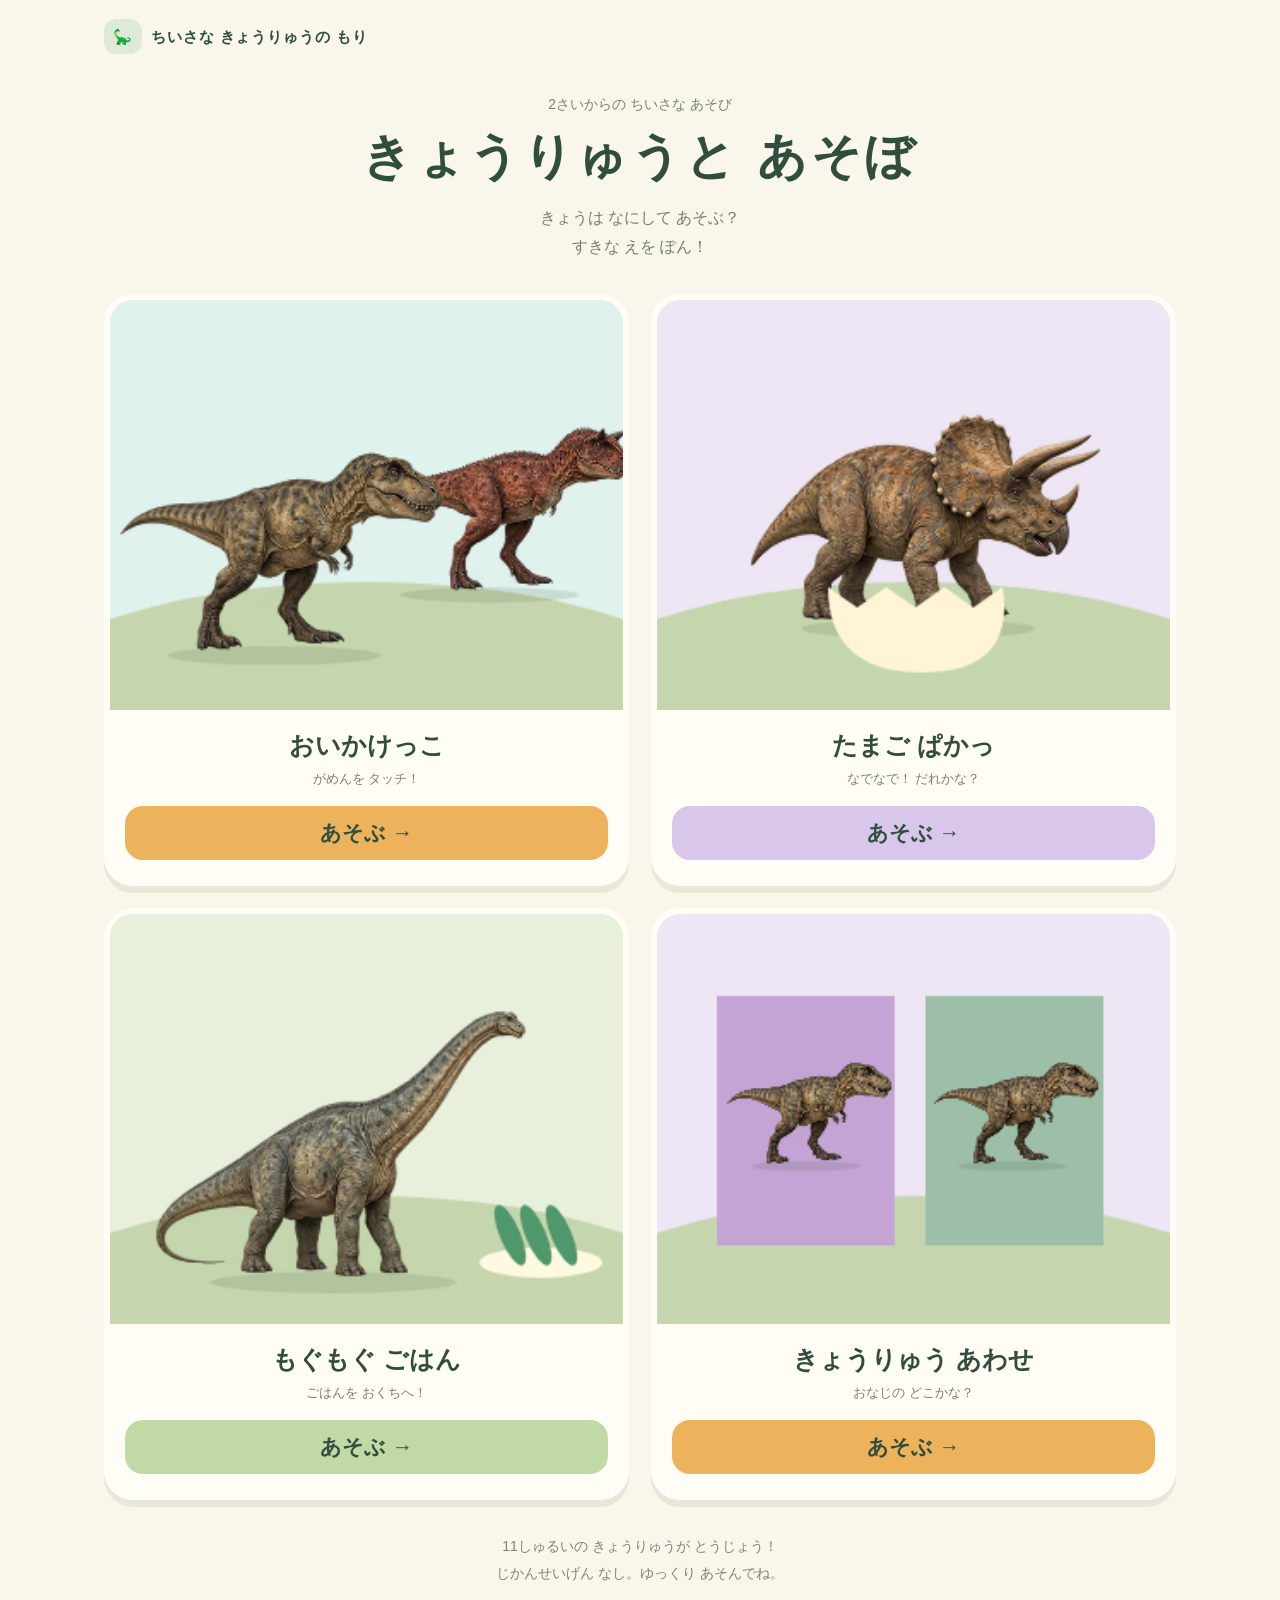
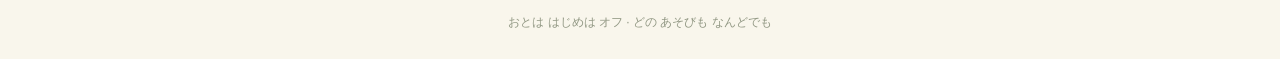
==== commit 24e3b9de: "Add configurable dinosaur memory game and shared replay celebration; fix responsive shapes" ====
--- a/index.html
+++ b/index.html
@@ -1,18 +1,18 @@
 <!doctype html>
 <html lang="ja">
 <head>
-<meta charset="utf-8"><meta name="viewport" content="width=device-width,initial-scale=1,viewport-fit=cover"><meta name="theme-color" content="#f9f6ec"><meta name="description" content="2歳から遊べる3つの恐竜ゲーム。おいかけっこ、なでて孵すたまご、もぐもぐごはん。11種類の恐竜がランダムに登場。"><title>きょうりゅうと あそぼ</title>
+<meta charset="utf-8"><meta name="viewport" content="width=device-width,initial-scale=1,viewport-fit=cover"><meta name="theme-color" content="#f9f6ec"><meta name="description" content="2歳から遊べる4つの恐竜ゲーム。おいかけっこ、なでて孵すたまご、もぐもぐごはん。11種類の恐竜がランダムに登場。"><title>きょうりゅうと あそぼ</title>
 <style>
-*{box-sizing:border-box}body{margin:0;background:#f9f6ec;color:#304d3e;font-family:ui-rounded,'Hiragino Maru Gothic ProN','Yu Gothic',sans-serif}.app{max-width:1120px;margin:auto;padding:28px 24px}.brand{font-size:15px;font-weight:bold;letter-spacing:.06em}.brand span{background:#deead7;padding:9px;border-radius:12px;margin-right:9px}.eyebrow{text-align:center;font-size:14px;color:#79866a;margin:49px 0 10px}h1{text-align:center;font-size:clamp(30px,5vw,49px);letter-spacing:.08em;margin:0 0 14px}.intro{text-align:center;color:#75806c;line-height:1.8;margin:0 0 32px}.games{display:grid;grid-template-columns:repeat(3,1fr);gap:22px}.card{display:block;border:6px solid #fffdf6;border-radius:29px;background:#fffdf6;color:inherit;text-decoration:none;overflow:hidden;box-shadow:0 7px 0 #e7e8d9;transition:transform .15s;touch-action:manipulation;-webkit-tap-highlight-color:transparent}.card:hover{transform:translateY(-4px)}.card:active{transform:translateY(3px)}.card:focus-visible{outline:4px solid #355fbb;outline-offset:5px}.art{object-fit:contain;width:100%;display:block;aspect-ratio:1.25}.chase .art{background:#dff2ed}.egg .art{background:#eee6f4}.food .art{background:#e8efda}.copy{padding:19px 15px 20px}h2{font-size:clamp(19px,2.3vw,25px);margin:0 0 8px;text-align:center}.copy p{text-align:center;font-size:13px;color:#78816d;margin:0 0 18px}.pill{display:block;margin:auto;border-radius:18px;background:#edb25c;text-align:center;padding:13px;font-size:21px;font-weight:bold}.egg .pill{background:#d8c6eb}.food .pill{background:#c0d9a5}.note{text-align:center;font-size:14px;color:#7d876f;margin:33px 0 0;line-height:1.9}footer{text-align:center;margin-top:27px;font-size:12px;color:#929884}.defs{position:absolute;width:0;height:0;overflow:hidden}@media(max-width:650px){.app{padding:22px 16px}.eyebrow{margin-top:32px}.intro{font-size:14px;margin-bottom:24px}.games{grid-template-columns:1fr;gap:20px;max-width:420px;margin:auto}.card{display:grid;grid-template-columns:40% 60%;align-items:center;border-radius:24px}.art{height:100%;min-height:175px;aspect-ratio:auto}.copy{padding:18px 10px}h2{font-size:21px}.copy p{font-size:12px;margin-bottom:13px}.pill{font-size:19px;padding:11px}.note{font-size:12px}}@media(prefers-reduced-motion:reduce){*{transition:none!important}}
+*{box-sizing:border-box}body{margin:0;background:#f9f6ec;color:#304d3e;font-family:ui-rounded,'Hiragino Maru Gothic ProN','Yu Gothic',sans-serif}.app{max-width:1120px;margin:auto;padding:28px 24px}.brand{font-size:15px;font-weight:bold;letter-spacing:.06em}.brand span{background:#deead7;padding:9px;border-radius:12px;margin-right:9px}.eyebrow{text-align:center;font-size:14px;color:#79866a;margin:49px 0 10px}h1{text-align:center;font-size:clamp(30px,5vw,49px);letter-spacing:.08em;margin:0 0 14px}.intro{text-align:center;color:#75806c;line-height:1.8;margin:0 0 32px}.games{display:grid;grid-template-columns:repeat(2,1fr);gap:22px}.card{display:block;border:6px solid #fffdf6;border-radius:29px;background:#fffdf6;color:inherit;text-decoration:none;overflow:hidden;box-shadow:0 7px 0 #e7e8d9;transition:transform .15s;touch-action:manipulation;-webkit-tap-highlight-color:transparent}.card:hover{transform:translateY(-4px)}.card:active{transform:translateY(3px)}.card:focus-visible{outline:4px solid #355fbb;outline-offset:5px}.art{object-fit:contain;width:100%;display:block;aspect-ratio:1.25}.chase .art{background:#dff2ed}.egg .art{background:#eee6f4}.food .art{background:#e8efda}.copy{padding:19px 15px 20px}h2{font-size:clamp(19px,2.3vw,25px);margin:0 0 8px;text-align:center}.copy p{text-align:center;font-size:13px;color:#78816d;margin:0 0 18px}.pill{display:block;margin:auto;border-radius:18px;background:#edb25c;text-align:center;padding:13px;font-size:21px;font-weight:bold}.egg .pill{background:#d8c6eb}.food .pill{background:#c0d9a5}.note{text-align:center;font-size:14px;color:#7d876f;margin:33px 0 0;line-height:1.9}footer{text-align:center;margin-top:27px;font-size:12px;color:#929884}.defs{position:absolute;width:0;height:0;overflow:hidden}@media(max-width:650px){.app{padding:22px 16px}.eyebrow{margin-top:32px}.intro{font-size:14px;margin-bottom:24px}.games{grid-template-columns:1fr;gap:20px;max-width:420px;margin:auto}.card{display:grid;grid-template-columns:40% 60%;align-items:center;border-radius:24px}.art{height:100%;min-height:175px;aspect-ratio:auto}.copy{padding:18px 10px}h2{font-size:21px}.copy p{font-size:12px;margin-bottom:13px}.pill{font-size:19px;padding:11px}.note{font-size:12px}}@media(prefers-reduced-motion:reduce){*{transition:none!important}}
 </style></head>
 <body><svg class="defs" aria-hidden="true"><defs><g id="dino"><path d="M-35-30-77-47-57-14-25-9" fill="currentColor"/><path d="M-36-52-30-70-19-53-10-72 1-55 13-71 25-48" fill="#4e9977"/><ellipse cx="-6" cy="-30" rx="44" ry="31" fill="currentColor"/><ellipse cx="7" cy="-25" rx="26" ry="22" fill="#c3dfac"/><path d="M-29-16v27h18V-15M13-16v27h18v-30" stroke="currentColor" stroke-width="12" stroke-linejoin="round"/><ellipse cx="32" cy="-56" rx="22" ry="35" fill="currentColor"/><ellipse cx="49" cy="-76" rx="33" ry="25" fill="currentColor"/><circle cx="48" cy="-82" r="4" fill="#304d3e"/><circle cx="49" cy="-84" r="1.2" fill="white"/><ellipse cx="62" cy="-71" rx="6" ry="4" fill="#eaa5a0"/><path d="M70-73q6 7 12 0" fill="none" stroke="#304d3e" stroke-width="2.5" stroke-linecap="round"/></g></defs></svg>
 <main class="app"><header class="brand"><span>🦕</span>ちいさな きょうりゅうの もり</header><p class="eyebrow">2さいからの ちいさな あそび</p><h1>きょうりゅうと あそぼ</h1><p class="intro">きょうは なにして あそぶ？<br>すきな えを ぽん！</p>
-<nav class="games" aria-label="3つの恐竜ゲーム">
-<a class="card chase" href="chase.html?v=cg3" aria-label="おいかけっこで あそぶ"><canvas class="art" width="300" height="240" aria-hidden="true"></canvas><div class="copy"><h2>おいかけっこ</h2><p>がめんを タッチ！</p><span class="pill">あそぶ →</span></div></a>
-<a class="card egg" href="play.html?game=egg&v=cg3" aria-label="たまご ぱかっで あそぶ"><canvas class="art" width="300" height="240" aria-hidden="true"></canvas><div class="copy"><h2>たまご ぱかっ</h2><p>なでなで！ だれかな？</p><span class="pill">あそぶ →</span></div></a>
-<a class="card food" href="food.html?v=cg3" aria-label="もぐもぐ ごはんで あそぶ"><canvas class="art" width="300" height="240" aria-hidden="true"></canvas><div class="copy"><h2>もぐもぐ ごはん</h2><p>ごはんを おくちへ！</p><span class="pill">あそぶ →</span></div></a>
-</nav><p class="note">11しゅるいの きょうりゅうが とうじょう！<br>じかんせいげん なし。ゆっくり あそんでね。</p><footer>おとは はじめは オフ · どの あそびも なんどでも</footer></main><script src="wildlife-cg-v3.js"></script><script>
+<nav class="games" aria-label="4つの恐竜ゲーム">
+<a class="card chase" href="chase.html?v=5" aria-label="おいかけっこで あそぶ"><canvas class="art" width="300" height="240" aria-hidden="true"></canvas><div class="copy"><h2>おいかけっこ</h2><p>がめんを タッチ！</p><span class="pill">あそぶ →</span></div></a>
+<a class="card egg" href="play.html?game=egg&v=5" aria-label="たまご ぱかっで あそぶ"><canvas class="art" width="300" height="240" aria-hidden="true"></canvas><div class="copy"><h2>たまご ぱかっ</h2><p>なでなで！ だれかな？</p><span class="pill">あそぶ →</span></div></a>
+<a class="card food" href="food.html?v=5" aria-label="もぐもぐ ごはんで あそぶ"><canvas class="art" width="300" height="240" aria-hidden="true"></canvas><div class="copy"><h2>もぐもぐ ごはん</h2><p>ごはんを おくちへ！</p><span class="pill">あそぶ →</span></div></a>
+<a class="card memory" href="memory.html?v=5" aria-label="きょうりゅう あわせで あそぶ"><canvas class="art" width="300" height="240" aria-hidden="true"></canvas><div class="copy"><h2>きょうりゅう あわせ</h2><p>おなじの どこかな？</p><span class="pill">あそぶ →</span></div></a></nav><p class="note">11しゅるいの きょうりゅうが とうじょう！<br>じかんせいげん なし。ゆっくり あそんでね。</p><footer>おとは はじめは オフ · どの あそびも なんどでも</footer></main><script src="wildlife-cg-v3.js"></script><script>
 const illustrations=document.querySelectorAll('canvas.art');
-function renderMenu(){illustrations.forEach((canvas,i)=>{const ctx=canvas.getContext('2d');ctx.fillStyle=['#dff2ed','#eee6f4','#e8efda'][i];ctx.fillRect(0,0,300,240);ctx.fillStyle='#c5d6af';ctx.beginPath();ctx.ellipse(150,255,230,90,0,0,Math.PI*2);ctx.fill();if(i===0){Dinos.draw(ctx,225,170,.65,Dinos.species[2]);Dinos.draw(ctx,100,205,.78,Dinos.species[0])}else if(i===1){Dinos.draw(ctx,157,189,.85,Dinos.species[8]);ctx.fillStyle='#fff4d6';ctx.beginPath();ctx.moveTo(100,168);for(let j=0;j<7;j++)ctx.lineTo(100+j*17,168+(j%2?12:0));ctx.quadraticCurveTo(210,218,155,218);ctx.quadraticCurveTo(100,218,100,168);ctx.fill()}else{Dinos.draw(ctx,135,212,.9,Dinos.species[10]);ctx.fillStyle='#fff9e2';ctx.beginPath();ctx.ellipse(252,204,36,9,0,0,Math.PI*2);ctx.fill();ctx.fillStyle='#4f986b';for(let j=0;j<3;j++){ctx.beginPath();ctx.ellipse(234+j*15,188,6,19,-.4,0,Math.PI*2);ctx.fill()}}});}
+function renderMenu(){illustrations.forEach((canvas,i)=>{const ctx=canvas.getContext('2d');ctx.fillStyle=['#dff2ed','#eee6f4','#e8efda','#eee6f4'][i];ctx.fillRect(0,0,300,240);ctx.fillStyle='#c5d6af';ctx.beginPath();ctx.ellipse(150,255,230,90,0,0,Math.PI*2);ctx.fill();if(i===3){ctx.fillStyle='#c3a4d5';ctx.fillRect(35,48,104,146);ctx.fillStyle='#9dbfa9';ctx.fillRect(157,48,104,146);Dinos.draw(ctx,89,146,.4,Dinos.species[0]);Dinos.draw(ctx,210,146,.4,Dinos.species[0]);return}if(i===0){Dinos.draw(ctx,225,170,.65,Dinos.species[2]);Dinos.draw(ctx,100,205,.78,Dinos.species[0])}else if(i===1){Dinos.draw(ctx,157,189,.85,Dinos.species[8]);ctx.fillStyle='#fff4d6';ctx.beginPath();ctx.moveTo(100,168);for(let j=0;j<7;j++)ctx.lineTo(100+j*17,168+(j%2?12:0));ctx.quadraticCurveTo(210,218,155,218);ctx.quadraticCurveTo(100,218,100,168);ctx.fill()}else{Dinos.draw(ctx,135,212,.9,Dinos.species[10]);ctx.fillStyle='#fff9e2';ctx.beginPath();ctx.ellipse(252,204,36,9,0,0,Math.PI*2);ctx.fill();ctx.fillStyle='#4f986b';for(let j=0;j<3;j++){ctx.beginPath();ctx.ellipse(234+j*15,188,6,19,-.4,0,Math.PI*2);ctx.fill()}}});}
 renderMenu();Dinos.ready.then(renderMenu);
 </script></body></html>
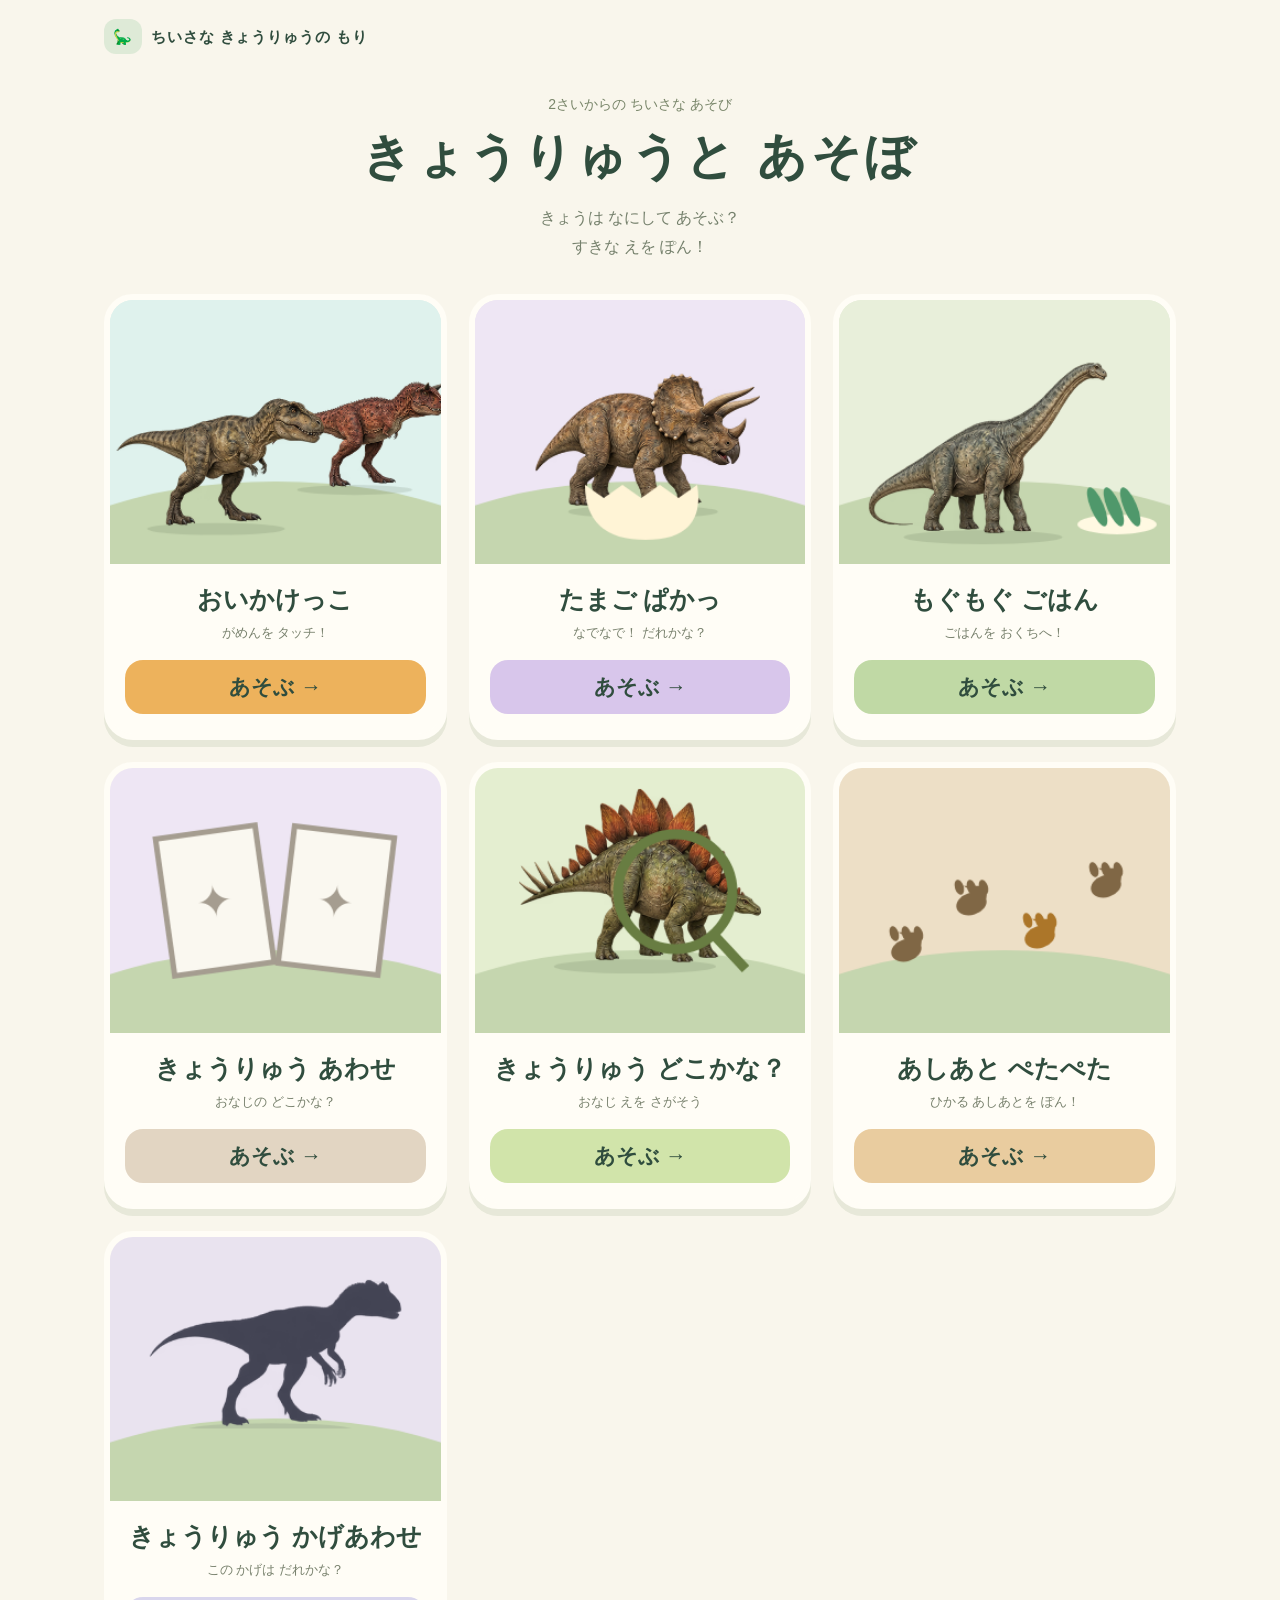
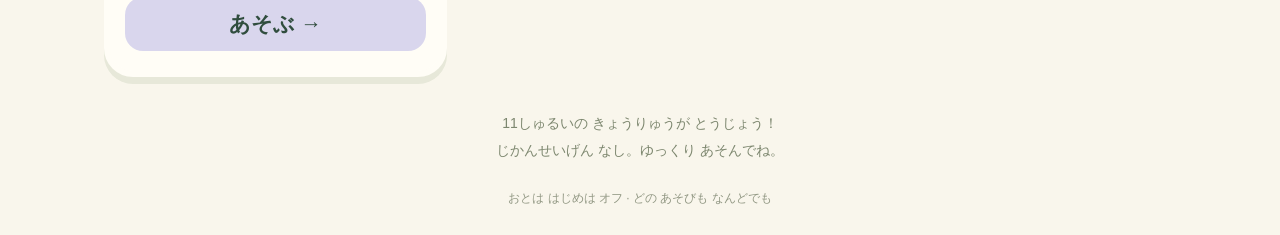
==== commit ef0e5ceb: "Add three dinosaur games and shuffle neutral card backs" ====
--- a/index.html
+++ b/index.html
@@ -1,18 +1,56 @@
 <!doctype html>
 <html lang="ja">
 <head>
-<meta charset="utf-8"><meta name="viewport" content="width=device-width,initial-scale=1,viewport-fit=cover"><meta name="theme-color" content="#f9f6ec"><meta name="description" content="2歳から遊べる4つの恐竜ゲーム。おいかけっこ、なでて孵すたまご、もぐもぐごはん。11種類の恐竜がランダムに登場。"><title>きょうりゅうと あそぼ</title>
+<meta charset="utf-8"><meta name="viewport" content="width=device-width,initial-scale=1,viewport-fit=cover"><meta name="theme-color" content="#f9f6ec"><meta name="description" content="2歳から遊べる7つの恐竜ゲーム。おいかけっこ、たまご、ごはん、神経衰弱、絵探し、足あと、影あわせ。"><title>きょうりゅうと あそぼ</title>
 <style>
-*{box-sizing:border-box}body{margin:0;background:#f9f6ec;color:#304d3e;font-family:ui-rounded,'Hiragino Maru Gothic ProN','Yu Gothic',sans-serif}.app{max-width:1120px;margin:auto;padding:28px 24px}.brand{font-size:15px;font-weight:bold;letter-spacing:.06em}.brand span{background:#deead7;padding:9px;border-radius:12px;margin-right:9px}.eyebrow{text-align:center;font-size:14px;color:#79866a;margin:49px 0 10px}h1{text-align:center;font-size:clamp(30px,5vw,49px);letter-spacing:.08em;margin:0 0 14px}.intro{text-align:center;color:#75806c;line-height:1.8;margin:0 0 32px}.games{display:grid;grid-template-columns:repeat(2,1fr);gap:22px}.card{display:block;border:6px solid #fffdf6;border-radius:29px;background:#fffdf6;color:inherit;text-decoration:none;overflow:hidden;box-shadow:0 7px 0 #e7e8d9;transition:transform .15s;touch-action:manipulation;-webkit-tap-highlight-color:transparent}.card:hover{transform:translateY(-4px)}.card:active{transform:translateY(3px)}.card:focus-visible{outline:4px solid #355fbb;outline-offset:5px}.art{object-fit:contain;width:100%;display:block;aspect-ratio:1.25}.chase .art{background:#dff2ed}.egg .art{background:#eee6f4}.food .art{background:#e8efda}.copy{padding:19px 15px 20px}h2{font-size:clamp(19px,2.3vw,25px);margin:0 0 8px;text-align:center}.copy p{text-align:center;font-size:13px;color:#78816d;margin:0 0 18px}.pill{display:block;margin:auto;border-radius:18px;background:#edb25c;text-align:center;padding:13px;font-size:21px;font-weight:bold}.egg .pill{background:#d8c6eb}.food .pill{background:#c0d9a5}.note{text-align:center;font-size:14px;color:#7d876f;margin:33px 0 0;line-height:1.9}footer{text-align:center;margin-top:27px;font-size:12px;color:#929884}.defs{position:absolute;width:0;height:0;overflow:hidden}@media(max-width:650px){.app{padding:22px 16px}.eyebrow{margin-top:32px}.intro{font-size:14px;margin-bottom:24px}.games{grid-template-columns:1fr;gap:20px;max-width:420px;margin:auto}.card{display:grid;grid-template-columns:40% 60%;align-items:center;border-radius:24px}.art{height:100%;min-height:175px;aspect-ratio:auto}.copy{padding:18px 10px}h2{font-size:21px}.copy p{font-size:12px;margin-bottom:13px}.pill{font-size:19px;padding:11px}.note{font-size:12px}}@media(prefers-reduced-motion:reduce){*{transition:none!important}}
+*{box-sizing:border-box}body{margin:0;background:#f9f6ec;color:#304d3e;font-family:ui-rounded,'Hiragino Maru Gothic ProN','Yu Gothic',sans-serif}.app{max-width:1120px;margin:auto;padding:28px 24px}.brand{font-size:15px;font-weight:bold;letter-spacing:.06em}.brand span{background:#deead7;padding:9px;border-radius:12px;margin-right:9px}.eyebrow{text-align:center;font-size:14px;color:#79866a;margin:49px 0 10px}h1{text-align:center;font-size:clamp(30px,5vw,49px);letter-spacing:.08em;margin:0 0 14px}.intro{text-align:center;color:#75806c;line-height:1.8;margin:0 0 32px}.games{display:grid;grid-template-columns:repeat(3,minmax(0,1fr));gap:22px}.card{display:block;border:6px solid #fffdf6;border-radius:29px;background:#fffdf6;color:inherit;text-decoration:none;overflow:hidden;box-shadow:0 7px 0 #e7e8d9;transition:transform .15s;touch-action:manipulation;-webkit-tap-highlight-color:transparent}.card:hover{transform:translateY(-4px)}.card:active{transform:translateY(3px)}.card:focus-visible{outline:4px solid #355fbb;outline-offset:5px}.art{object-fit:contain;width:100%;display:block;aspect-ratio:1.25}.chase .art{background:#dff2ed}.egg .art{background:#eee6f4}.food .art{background:#e8efda}.copy{padding:19px 15px 20px}h2{font-size:clamp(19px,2.3vw,25px);margin:0 0 8px;text-align:center}.copy p{text-align:center;font-size:13px;color:#78816d;margin:0 0 18px}.pill{display:block;margin:auto;border-radius:18px;background:#edb25c;text-align:center;padding:13px;font-size:21px;font-weight:bold}.egg .pill{background:#d8c6eb}.food .pill{background:#c0d9a5}.memory .pill{background:#e2d5c2}.find .pill{background:#d1e4aa}.tracks .pill{background:#e9cc9f}.shadow .pill{background:#d9d6ed}.note{text-align:center;font-size:14px;color:#7d876f;margin:33px 0 0;line-height:1.9}footer{text-align:center;margin-top:27px;font-size:12px;color:#929884}.defs{position:absolute;width:0;height:0;overflow:hidden}@media(max-width:650px){.app{padding:22px 16px}.eyebrow{margin-top:32px}.intro{font-size:14px;margin-bottom:24px}.games{grid-template-columns:1fr;gap:20px;max-width:420px;margin:auto}.card{display:grid;grid-template-columns:40% 60%;align-items:center;border-radius:24px}.art{height:100%;min-height:125px;aspect-ratio:auto}.copy{padding:18px 10px}h2{font-size:21px}.copy p{font-size:12px;margin-bottom:13px}.pill{font-size:19px;padding:11px}.note{font-size:12px}}@media(prefers-reduced-motion:reduce){*{transition:none!important}}
 </style></head>
-<body><svg class="defs" aria-hidden="true"><defs><g id="dino"><path d="M-35-30-77-47-57-14-25-9" fill="currentColor"/><path d="M-36-52-30-70-19-53-10-72 1-55 13-71 25-48" fill="#4e9977"/><ellipse cx="-6" cy="-30" rx="44" ry="31" fill="currentColor"/><ellipse cx="7" cy="-25" rx="26" ry="22" fill="#c3dfac"/><path d="M-29-16v27h18V-15M13-16v27h18v-30" stroke="currentColor" stroke-width="12" stroke-linejoin="round"/><ellipse cx="32" cy="-56" rx="22" ry="35" fill="currentColor"/><ellipse cx="49" cy="-76" rx="33" ry="25" fill="currentColor"/><circle cx="48" cy="-82" r="4" fill="#304d3e"/><circle cx="49" cy="-84" r="1.2" fill="white"/><ellipse cx="62" cy="-71" rx="6" ry="4" fill="#eaa5a0"/><path d="M70-73q6 7 12 0" fill="none" stroke="#304d3e" stroke-width="2.5" stroke-linecap="round"/></g></defs></svg>
+<body>
 <main class="app"><header class="brand"><span>🦕</span>ちいさな きょうりゅうの もり</header><p class="eyebrow">2さいからの ちいさな あそび</p><h1>きょうりゅうと あそぼ</h1><p class="intro">きょうは なにして あそぶ？<br>すきな えを ぽん！</p>
-<nav class="games" aria-label="4つの恐竜ゲーム">
+<nav class="games" aria-label="7つの恐竜ゲーム">
 <a class="card chase" href="chase.html?v=5" aria-label="おいかけっこで あそぶ"><canvas class="art" width="300" height="240" aria-hidden="true"></canvas><div class="copy"><h2>おいかけっこ</h2><p>がめんを タッチ！</p><span class="pill">あそぶ →</span></div></a>
 <a class="card egg" href="play.html?game=egg&v=5" aria-label="たまご ぱかっで あそぶ"><canvas class="art" width="300" height="240" aria-hidden="true"></canvas><div class="copy"><h2>たまご ぱかっ</h2><p>なでなで！ だれかな？</p><span class="pill">あそぶ →</span></div></a>
 <a class="card food" href="food.html?v=5" aria-label="もぐもぐ ごはんで あそぶ"><canvas class="art" width="300" height="240" aria-hidden="true"></canvas><div class="copy"><h2>もぐもぐ ごはん</h2><p>ごはんを おくちへ！</p><span class="pill">あそぶ →</span></div></a>
-<a class="card memory" href="memory.html?v=5" aria-label="きょうりゅう あわせで あそぶ"><canvas class="art" width="300" height="240" aria-hidden="true"></canvas><div class="copy"><h2>きょうりゅう あわせ</h2><p>おなじの どこかな？</p><span class="pill">あそぶ →</span></div></a></nav><p class="note">11しゅるいの きょうりゅうが とうじょう！<br>じかんせいげん なし。ゆっくり あそんでね。</p><footer>おとは はじめは オフ · どの あそびも なんどでも</footer></main><script src="wildlife-cg-v3.js"></script><script>
+<a class="card memory" href="memory.html?v=6" aria-label="きょうりゅう あわせで あそぶ"><canvas class="art" width="300" height="240" aria-hidden="true"></canvas><div class="copy"><h2>きょうりゅう あわせ</h2><p>おなじの どこかな？</p><span class="pill">あそぶ →</span></div></a>
+<a class="card find" href="explore.html?game=find&amp;v=6" aria-label="きょうりゅう どこかな？で あそぶ"><canvas class="art" width="300" height="240" aria-hidden="true"></canvas><div class="copy"><h2>きょうりゅう どこかな？</h2><p>おなじ えを さがそう</p><span class="pill">あそぶ →</span></div></a>
+<a class="card tracks" href="explore.html?game=tracks&amp;v=6" aria-label="あしあと ぺたぺたで あそぶ"><canvas class="art" width="300" height="240" aria-hidden="true"></canvas><div class="copy"><h2>あしあと ぺたぺた</h2><p>ひかる あしあとを ぽん！</p><span class="pill">あそぶ →</span></div></a>
+<a class="card shadow" href="explore.html?game=shadow&amp;v=6" aria-label="きょうりゅう かげあわせで あそぶ"><canvas class="art" width="300" height="240" aria-hidden="true"></canvas><div class="copy"><h2>きょうりゅう かげあわせ</h2><p>この かげは だれかな？</p><span class="pill">あそぶ →</span></div></a>
+</nav><p class="note">11しゅるいの きょうりゅうが とうじょう！<br>じかんせいげん なし。ゆっくり あそんでね。</p><footer>おとは はじめは オフ · どの あそびも なんどでも</footer></main><script src="wildlife-cg-v3.js"></script><script>
 const illustrations=document.querySelectorAll('canvas.art');
-function renderMenu(){illustrations.forEach((canvas,i)=>{const ctx=canvas.getContext('2d');ctx.fillStyle=['#dff2ed','#eee6f4','#e8efda','#eee6f4'][i];ctx.fillRect(0,0,300,240);ctx.fillStyle='#c5d6af';ctx.beginPath();ctx.ellipse(150,255,230,90,0,0,Math.PI*2);ctx.fill();if(i===3){ctx.fillStyle='#c3a4d5';ctx.fillRect(35,48,104,146);ctx.fillStyle='#9dbfa9';ctx.fillRect(157,48,104,146);Dinos.draw(ctx,89,146,.4,Dinos.species[0]);Dinos.draw(ctx,210,146,.4,Dinos.species[0]);return}if(i===0){Dinos.draw(ctx,225,170,.65,Dinos.species[2]);Dinos.draw(ctx,100,205,.78,Dinos.species[0])}else if(i===1){Dinos.draw(ctx,157,189,.85,Dinos.species[8]);ctx.fillStyle='#fff4d6';ctx.beginPath();ctx.moveTo(100,168);for(let j=0;j<7;j++)ctx.lineTo(100+j*17,168+(j%2?12:0));ctx.quadraticCurveTo(210,218,155,218);ctx.quadraticCurveTo(100,218,100,168);ctx.fill()}else{Dinos.draw(ctx,135,212,.9,Dinos.species[10]);ctx.fillStyle='#fff9e2';ctx.beginPath();ctx.ellipse(252,204,36,9,0,0,Math.PI*2);ctx.fill();ctx.fillStyle='#4f986b';for(let j=0;j<3;j++){ctx.beginPath();ctx.ellipse(234+j*15,188,6,19,-.4,0,Math.PI*2);ctx.fill()}}});}
+function renderMenu(){illustrations.forEach((canvas,i)=>{const ctx=canvas.getContext('2d');ctx.fillStyle=['#dff2ed','#eee6f4','#e8efda','#eee6f4','#e4eed0','#eddfc6','#e9e3ef'][i];ctx.fillRect(0,0,300,240);ctx.fillStyle='#c5d6af';ctx.beginPath();ctx.ellipse(150,255,230,90,0,0,Math.PI*2);ctx.fill();if(i>=3){drawNewTile(ctx,i);return}if(i===0){Dinos.draw(ctx,225,170,.65,Dinos.species[2]);Dinos.draw(ctx,100,205,.78,Dinos.species[0])}else if(i===1){Dinos.draw(ctx,157,189,.85,Dinos.species[8]);ctx.fillStyle='#fff4d6';ctx.beginPath();ctx.moveTo(100,168);for(let j=0;j<7;j++)ctx.lineTo(100+j*17,168+(j%2?12:0));ctx.quadraticCurveTo(210,218,155,218);ctx.quadraticCurveTo(100,218,100,168);ctx.fill()}else{Dinos.draw(ctx,135,212,.9,Dinos.species[10]);ctx.fillStyle='#fff9e2';ctx.beginPath();ctx.ellipse(252,204,36,9,0,0,Math.PI*2);ctx.fill();ctx.fillStyle='#4f986b';for(let j=0;j<3;j++){ctx.beginPath();ctx.ellipse(234+j*15,188,6,19,-.4,0,Math.PI*2);ctx.fill()}}});}
+function drawNewTile(ctx, index) {
+  if(index===3){
+    for(const [x,angle] of [[95,-.14],[205,.12]]){
+      ctx.save();ctx.translate(x,120);ctx.rotate(angle);
+      ctx.fillStyle='#a59d90';ctx.fillRect(-48,-65,96,130);
+      ctx.fillStyle='#faf8f0';ctx.fillRect(-43,-60,86,120);
+      ctx.fillStyle='#a59d90';ctx.font='40px sans-serif';ctx.textAlign='center';ctx.fillText('✦',0,15);
+      ctx.restore();
+    }
+    return;
+  }
+  if(index===4){
+    Dinos.draw(ctx,150,176,.92,Dinos.species[4]);
+    ctx.strokeStyle='#687d42';ctx.lineWidth=9;ctx.beginPath();ctx.arc(182,112,52,0,Math.PI*2);ctx.moveTo(217,151);ctx.lineTo(246,182);ctx.stroke();
+    return;
+  }
+  if(index===5){
+    for(const [x,y] of [[61,165],[120,123],[182,153],[242,107]]){
+      ctx.fillStyle=x===182?'#ac7629':'#806745';
+      ctx.beginPath();ctx.ellipse(x,y,14,10,-.3,0,Math.PI*2);
+      for(const dx of [-11,0,11])ctx.ellipse(x+dx,y-15,4,7,-.3,0,Math.PI*2);
+      ctx.fill();
+    }
+    return;
+  }
+  const shadow=document.createElement('canvas');
+  shadow.width=300;shadow.height=240;
+  const shade=shadow.getContext('2d');
+  Dinos.draw(shade,150,172,.95,Dinos.species[1]);
+  shade.clearRect(0,174,300,66);
+  shade.globalCompositeOperation='source-in';
+  shade.fillStyle='#414252';shade.fillRect(0,0,300,240);
+  ctx.drawImage(shadow,0,0);
+}
 renderMenu();Dinos.ready.then(renderMenu);
 </script></body></html>
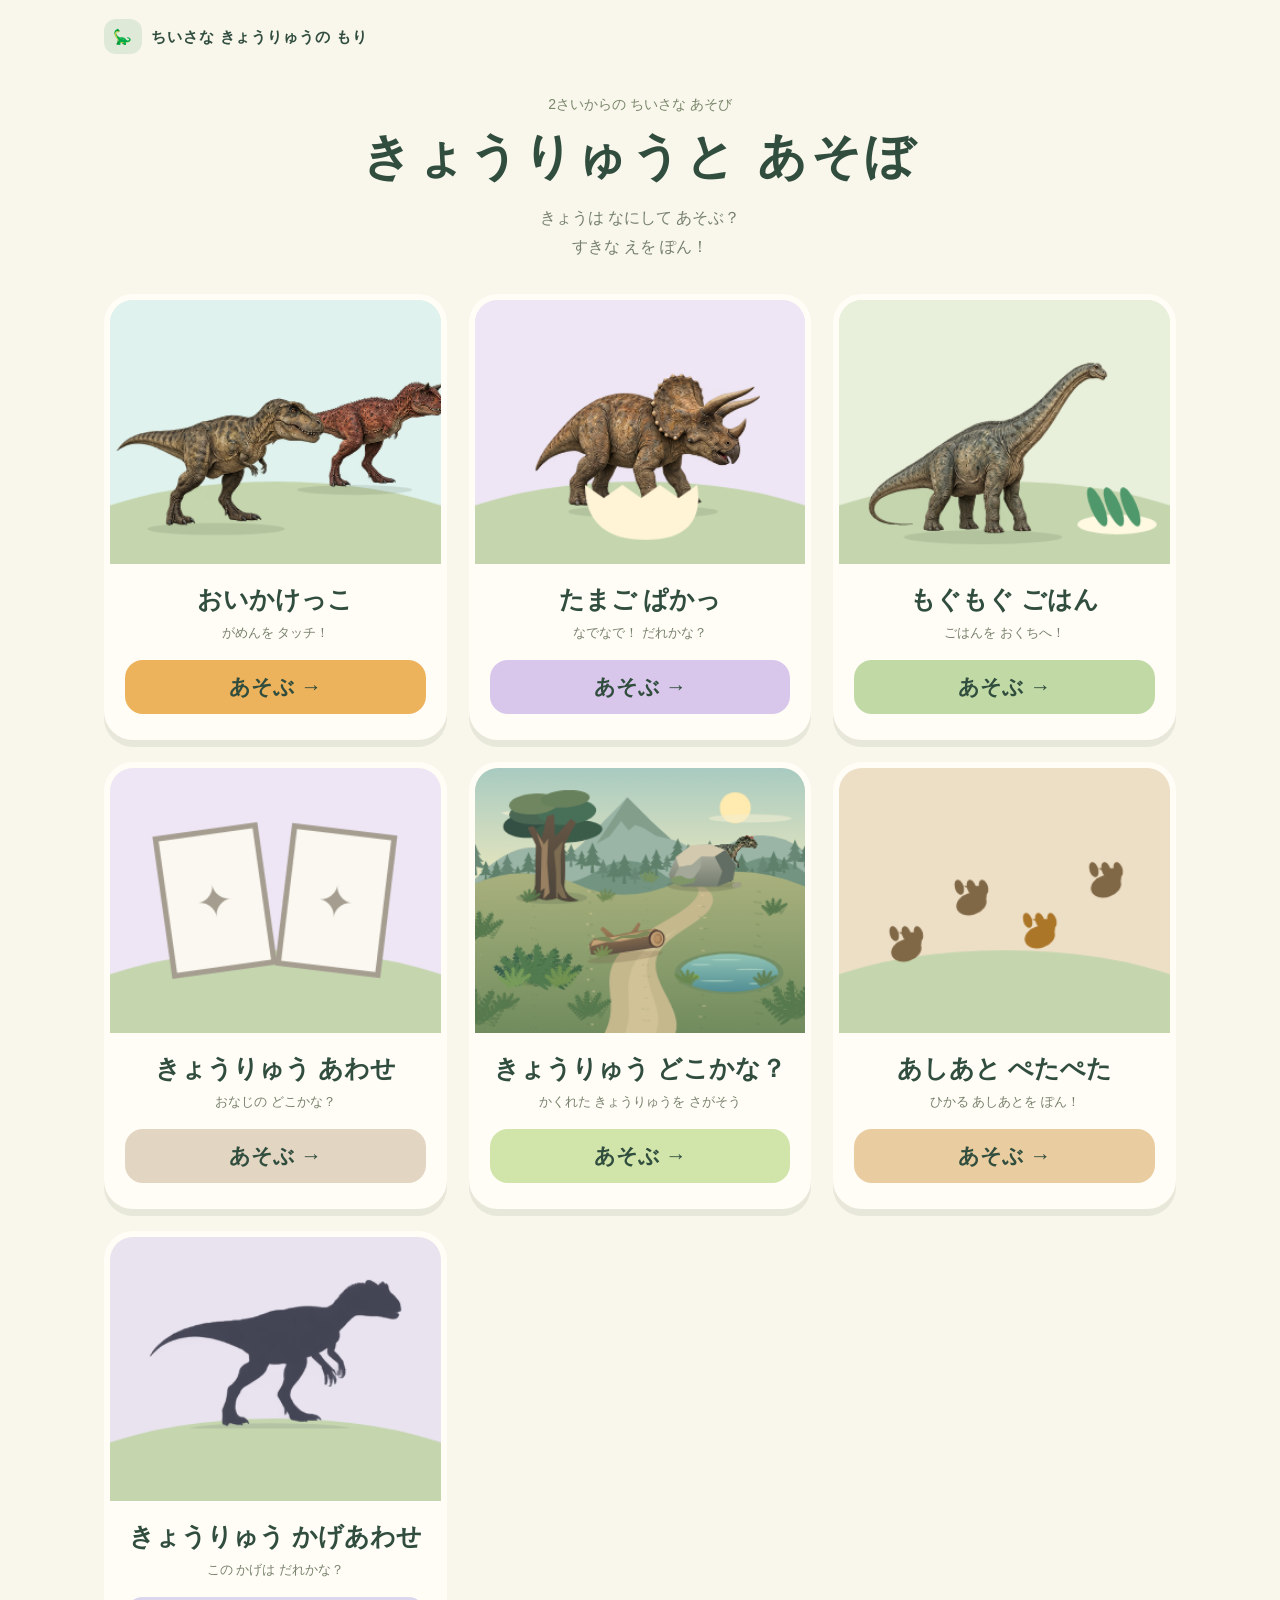
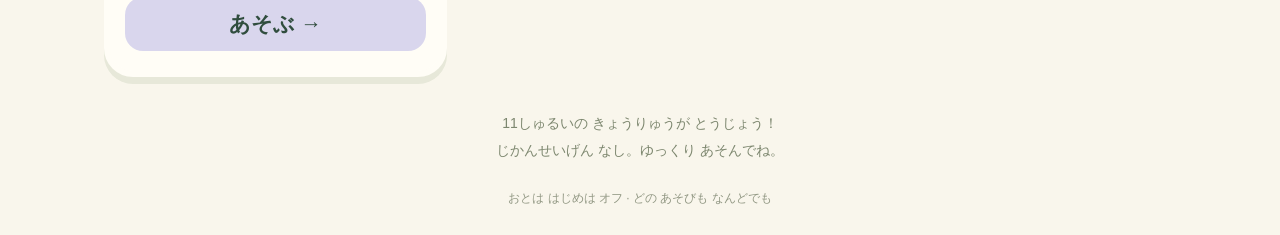
==== commit 9d8a36ea: "Turn dinosaur find into Jurassic hide-and-seek" ====
--- a/index.html
+++ b/index.html
@@ -8,14 +8,14 @@
 <body>
 <main class="app"><header class="brand"><span>🦕</span>ちいさな きょうりゅうの もり</header><p class="eyebrow">2さいからの ちいさな あそび</p><h1>きょうりゅうと あそぼ</h1><p class="intro">きょうは なにして あそぶ？<br>すきな えを ぽん！</p>
 <nav class="games" aria-label="7つの恐竜ゲーム">
-<a class="card chase" href="chase.html?v=5" aria-label="おいかけっこで あそぶ"><canvas class="art" width="300" height="240" aria-hidden="true"></canvas><div class="copy"><h2>おいかけっこ</h2><p>がめんを タッチ！</p><span class="pill">あそぶ →</span></div></a>
-<a class="card egg" href="play.html?game=egg&v=5" aria-label="たまご ぱかっで あそぶ"><canvas class="art" width="300" height="240" aria-hidden="true"></canvas><div class="copy"><h2>たまご ぱかっ</h2><p>なでなで！ だれかな？</p><span class="pill">あそぶ →</span></div></a>
-<a class="card food" href="food.html?v=5" aria-label="もぐもぐ ごはんで あそぶ"><canvas class="art" width="300" height="240" aria-hidden="true"></canvas><div class="copy"><h2>もぐもぐ ごはん</h2><p>ごはんを おくちへ！</p><span class="pill">あそぶ →</span></div></a>
-<a class="card memory" href="memory.html?v=6" aria-label="きょうりゅう あわせで あそぶ"><canvas class="art" width="300" height="240" aria-hidden="true"></canvas><div class="copy"><h2>きょうりゅう あわせ</h2><p>おなじの どこかな？</p><span class="pill">あそぶ →</span></div></a>
-<a class="card find" href="explore.html?game=find&amp;v=6" aria-label="きょうりゅう どこかな？で あそぶ"><canvas class="art" width="300" height="240" aria-hidden="true"></canvas><div class="copy"><h2>きょうりゅう どこかな？</h2><p>おなじ えを さがそう</p><span class="pill">あそぶ →</span></div></a>
-<a class="card tracks" href="explore.html?game=tracks&amp;v=6" aria-label="あしあと ぺたぺたで あそぶ"><canvas class="art" width="300" height="240" aria-hidden="true"></canvas><div class="copy"><h2>あしあと ぺたぺた</h2><p>ひかる あしあとを ぽん！</p><span class="pill">あそぶ →</span></div></a>
-<a class="card shadow" href="explore.html?game=shadow&amp;v=6" aria-label="きょうりゅう かげあわせで あそぶ"><canvas class="art" width="300" height="240" aria-hidden="true"></canvas><div class="copy"><h2>きょうりゅう かげあわせ</h2><p>この かげは だれかな？</p><span class="pill">あそぶ →</span></div></a>
-</nav><p class="note">11しゅるいの きょうりゅうが とうじょう！<br>じかんせいげん なし。ゆっくり あそんでね。</p><footer>おとは はじめは オフ · どの あそびも なんどでも</footer></main><script src="wildlife-cg-v3.js"></script><script>
+<a class="card chase" href="chase.html?v=7" aria-label="おいかけっこで あそぶ"><canvas class="art" width="300" height="240" aria-hidden="true"></canvas><div class="copy"><h2>おいかけっこ</h2><p>がめんを タッチ！</p><span class="pill">あそぶ →</span></div></a>
+<a class="card egg" href="play.html?game=egg&v=7" aria-label="たまご ぱかっで あそぶ"><canvas class="art" width="300" height="240" aria-hidden="true"></canvas><div class="copy"><h2>たまご ぱかっ</h2><p>なでなで！ だれかな？</p><span class="pill">あそぶ →</span></div></a>
+<a class="card food" href="food.html?v=7" aria-label="もぐもぐ ごはんで あそぶ"><canvas class="art" width="300" height="240" aria-hidden="true"></canvas><div class="copy"><h2>もぐもぐ ごはん</h2><p>ごはんを おくちへ！</p><span class="pill">あそぶ →</span></div></a>
+<a class="card memory" href="memory.html?v=7" aria-label="きょうりゅう あわせで あそぶ"><canvas class="art" width="300" height="240" aria-hidden="true"></canvas><div class="copy"><h2>きょうりゅう あわせ</h2><p>おなじの どこかな？</p><span class="pill">あそぶ →</span></div></a>
+<a class="card find" href="find.html?v=8" aria-label="きょうりゅう どこかな？で あそぶ"><canvas class="art" width="300" height="240" aria-hidden="true"></canvas><div class="copy"><h2>きょうりゅう どこかな？</h2><p>かくれた きょうりゅうを さがそう</p><span class="pill">あそぶ →</span></div></a>
+<a class="card tracks" href="explore.html?game=tracks&amp;v=7" aria-label="あしあと ぺたぺたで あそぶ"><canvas class="art" width="300" height="240" aria-hidden="true"></canvas><div class="copy"><h2>あしあと ぺたぺた</h2><p>ひかる あしあとを ぽん！</p><span class="pill">あそぶ →</span></div></a>
+<a class="card shadow" href="explore.html?game=shadow&amp;v=7" aria-label="きょうりゅう かげあわせで あそぶ"><canvas class="art" width="300" height="240" aria-hidden="true"></canvas><div class="copy"><h2>きょうりゅう かげあわせ</h2><p>この かげは だれかな？</p><span class="pill">あそぶ →</span></div></a>
+</nav><p class="note">11しゅるいの きょうりゅうが とうじょう！<br>じかんせいげん なし。ゆっくり あそんでね。</p><footer>おとは はじめは オフ · どの あそびも なんどでも</footer></main><script src="wildlife-cg-v3.js"></script><script src="jurassic-v8.js"></script><script>
 const illustrations=document.querySelectorAll('canvas.art');
 function renderMenu(){illustrations.forEach((canvas,i)=>{const ctx=canvas.getContext('2d');ctx.fillStyle=['#dff2ed','#eee6f4','#e8efda','#eee6f4','#e4eed0','#eddfc6','#e9e3ef'][i];ctx.fillRect(0,0,300,240);ctx.fillStyle='#c5d6af';ctx.beginPath();ctx.ellipse(150,255,230,90,0,0,Math.PI*2);ctx.fill();if(i>=3){drawNewTile(ctx,i);return}if(i===0){Dinos.draw(ctx,225,170,.65,Dinos.species[2]);Dinos.draw(ctx,100,205,.78,Dinos.species[0])}else if(i===1){Dinos.draw(ctx,157,189,.85,Dinos.species[8]);ctx.fillStyle='#fff4d6';ctx.beginPath();ctx.moveTo(100,168);for(let j=0;j<7;j++)ctx.lineTo(100+j*17,168+(j%2?12:0));ctx.quadraticCurveTo(210,218,155,218);ctx.quadraticCurveTo(100,218,100,168);ctx.fill()}else{Dinos.draw(ctx,135,212,.9,Dinos.species[10]);ctx.fillStyle='#fff9e2';ctx.beginPath();ctx.ellipse(252,204,36,9,0,0,Math.PI*2);ctx.fill();ctx.fillStyle='#4f986b';for(let j=0;j<3;j++){ctx.beginPath();ctx.ellipse(234+j*15,188,6,19,-.4,0,Math.PI*2);ctx.fill()}}});}
 function drawNewTile(ctx, index) {
@@ -30,8 +30,11 @@
     return;
   }
   if(index===4){
-    Dinos.draw(ctx,150,176,.92,Dinos.species[4]);
-    ctx.strokeStyle='#687d42';ctx.lineWidth=9;ctx.beginPath();ctx.arc(182,112,52,0,Math.PI*2);ctx.moveTo(217,151);ctx.lineTo(246,182);ctx.stroke();
+    ctx.save();
+    const scale=ctx.canvas.width/Jurassic.width;
+    ctx.scale(scale,scale);
+    Jurassic.paint(ctx,ctx.canvas.height/scale,{spot:Jurassic.spots[1],species:Dinos.species[1]});
+    ctx.restore();
     return;
   }
   if(index===5){
